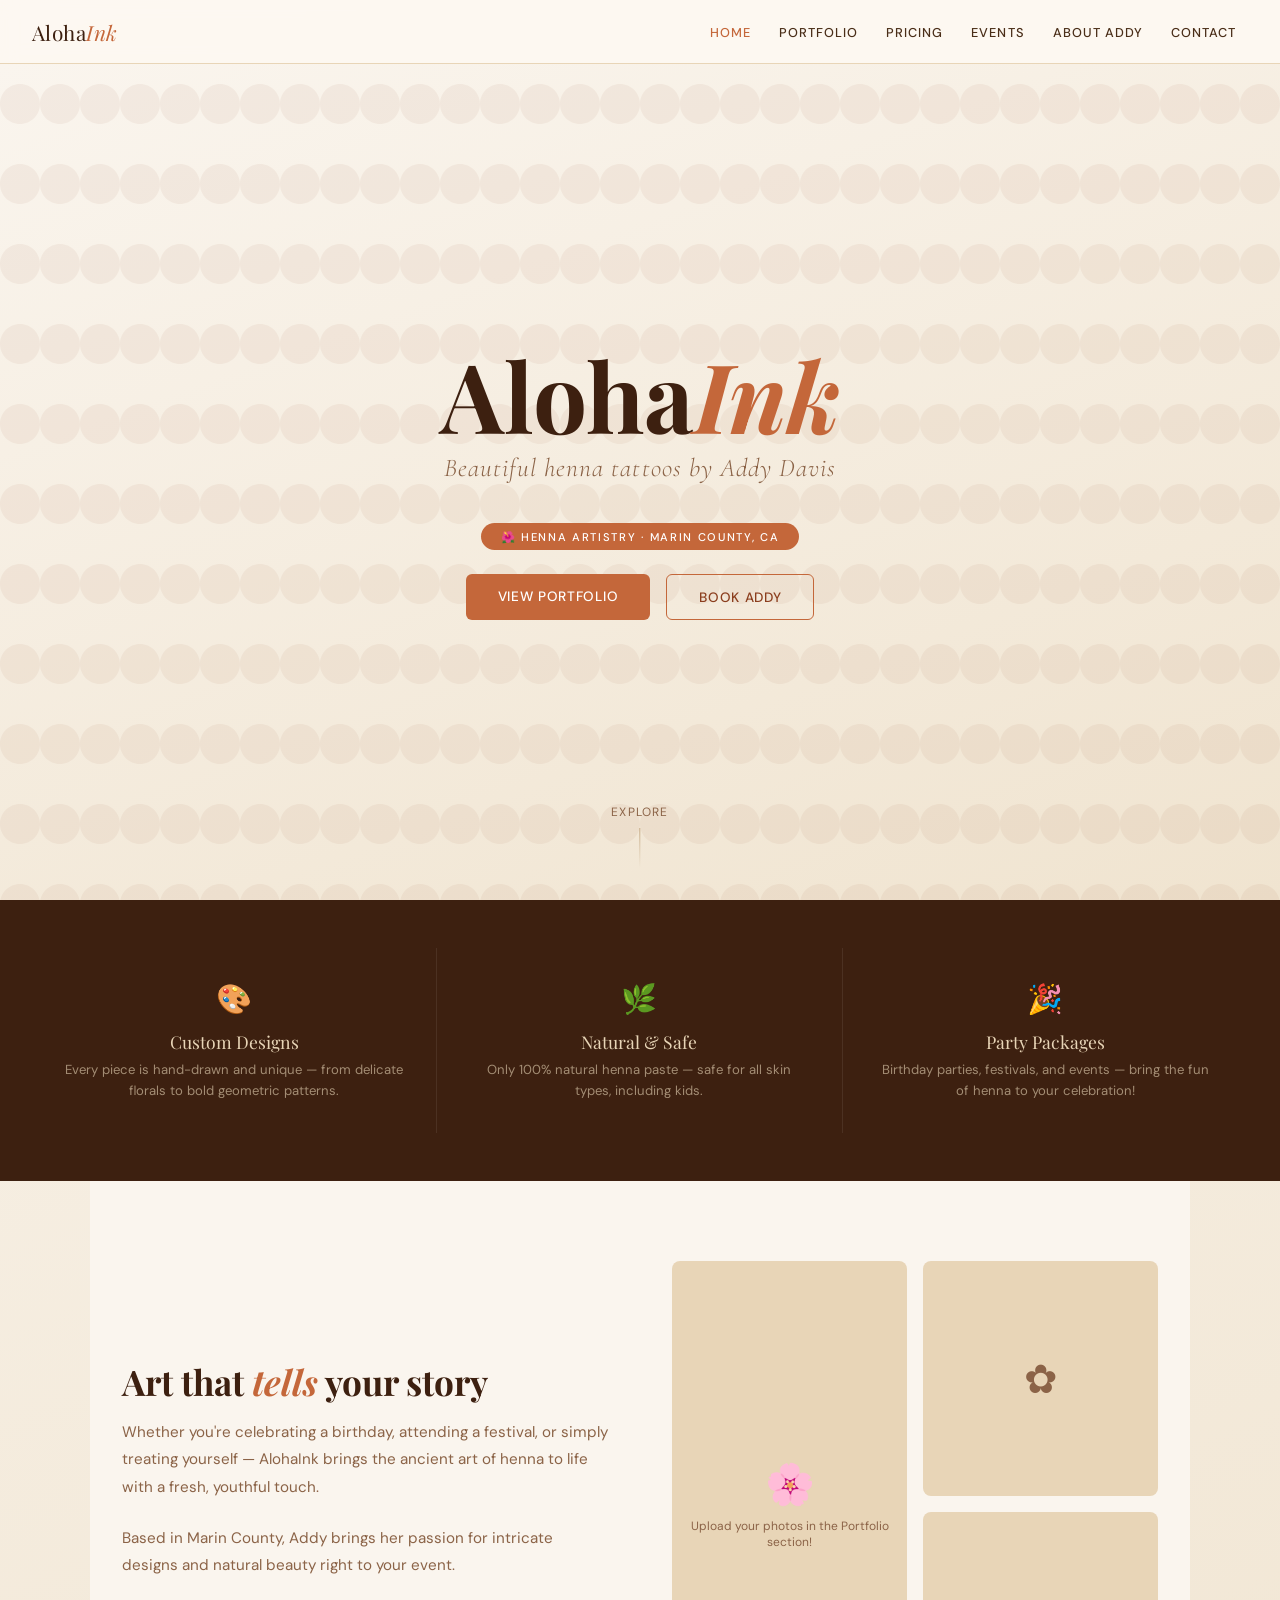
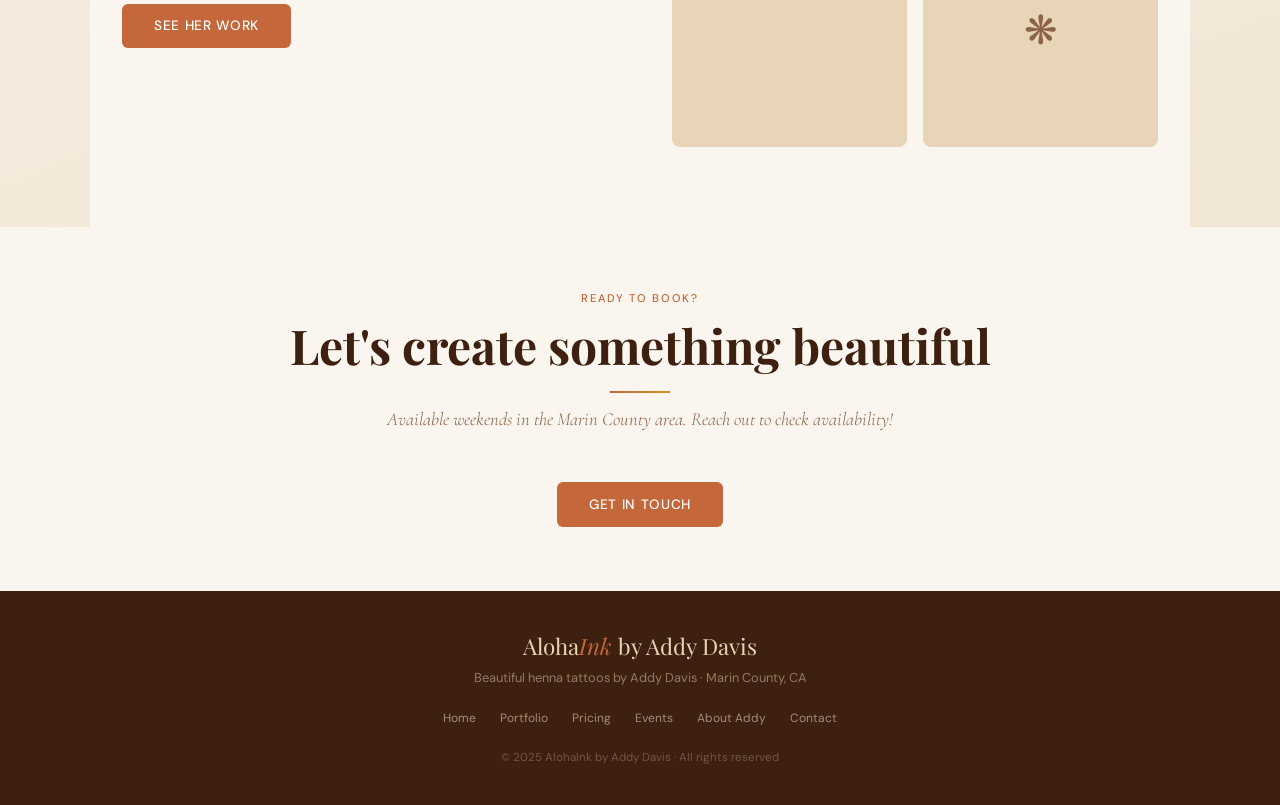
==== index.html @ afb145ca "Add files via upload" ====
<!DOCTYPE html>
<html lang="en">
<head>
<meta charset="UTF-8">
<meta name="viewport" content="width=device-width, initial-scale=1.0">
<title>AlohaInk by Addy Davis</title>
<link href="https://fonts.googleapis.com/css2?family=Playfair+Display:ital,wght@0,400;0,600;1,400&family=Cormorant+Garamond:ital,wght@0,300;0,400;1,300&family=DM+Sans:wght@300;400;500&display=swap" rel="stylesheet">
<style>
  :root {
    --terracotta: #C4673A;
    --terracotta-light: #E8956A;
    --terracotta-dark: #8B3E1E;
    --saffron: #D4922A;
    --cream: #FAF5EE;
    --warm-white: #FDF8F2;
    --sand: #E8D5B7;
    --sand-dark: #C4A882;
    --brown-deep: #3D2010;
    --brown-mid: #6B3A1F;
    --text-body: #4A2E18;
    --text-light: #8B6347;
    --henna-red: #8B2500;
  }
  * { margin: 0; padding: 0; box-sizing: border-box; }

  body {
    font-family: 'DM Sans', sans-serif;
    background: var(--warm-white);
    color: var(--text-body);
    overflow-x: hidden;
  }

  /* NAV */
  nav {
    position: fixed; top: 0; left: 0; right: 0; z-index: 1000;
    background: rgba(253, 248, 242, 0.95);
    backdrop-filter: blur(8px);
    border-bottom: 1px solid var(--sand);
    padding: 0 2rem;
    display: flex; align-items: center; justify-content: space-between;
    height: 64px;
  }
  .nav-logo {
    font-family: 'Playfair Display', serif;
    font-size: 1.3rem;
    color: var(--brown-deep);
    text-decoration: none;
    letter-spacing: 0.02em;
  }
  .nav-logo em { font-style: italic; color: var(--terracotta); }
  .nav-links { display: flex; gap: 0.25rem; list-style: none; }
  .nav-links a {
    font-size: 0.8rem; font-weight: 500; letter-spacing: 0.08em;
    text-transform: uppercase; color: var(--text-body); text-decoration: none;
    padding: 0.5rem 0.75rem; border-radius: 6px;
    transition: background 0.2s, color 0.2s;
  }
  .nav-links a:hover { background: var(--sand); color: var(--terracotta-dark); }
  .nav-links a.active { color: var(--terracotta); }
  .hamburger { display: none; flex-direction: column; gap: 5px; cursor: pointer; padding: 4px; }
  .hamburger span { display: block; width: 22px; height: 2px; background: var(--text-body); border-radius: 2px; transition: all 0.3s; }

  /* PAGES */
  .page { display: none; min-height: 100vh; padding-top: 64px; }
  .page.active { display: block; }

  /* HERO */
  #home {
    background: linear-gradient(160deg, var(--cream) 0%, #F0E4D0 100%);
    position: relative; overflow: hidden;
  }
  .hero-pattern {
    position: absolute; inset: 0; opacity: 0.06;
    background-image: url("data:image/svg+xml,%3Csvg width='80' height='80' viewBox='0 0 80 80' xmlns='http://www.w3.org/2000/svg'%3E%3Cg fill='none' fill-rule='evenodd'%3E%3Cg fill='%238B3E1E' fill-opacity='1'%3E%3Cpath d='M40 40c0-11.046 8.954-20 20-20s20 8.954 20 20-8.954 20-20 20-20-8.954-20-20zm-40 0c0-11.046 8.954-20 20-20S40 28.954 40 40 31.046 60 20 60 0 51.046 0 40z'/%3E%3C/g%3E%3C/g%3E%3C/svg%3E");
  }
  .hero-inner {
    position: relative; z-index: 1;
    min-height: calc(100vh - 64px);
    display: flex; flex-direction: column; align-items: center; justify-content: center;
    text-align: center; padding: 4rem 2rem;
  }
  .hero-badge {
    display: inline-block;
    background: var(--terracotta); color: #fff;
    font-size: 0.7rem; font-weight: 500; letter-spacing: 0.15em; text-transform: uppercase;
    padding: 0.4rem 1.2rem; border-radius: 100px; margin-bottom: 1.5rem;
  }
  .hero-title {
    font-family: 'Playfair Display', serif;
    font-size: clamp(3rem, 8vw, 6rem);
    line-height: 1.05;
    color: var(--brown-deep);
    margin-bottom: 0.5rem;
  }
  .hero-title em { color: var(--terracotta); font-style: italic; }
  .hero-subtitle {
    font-family: 'Cormorant Garamond', serif;
    font-size: clamp(1.1rem, 2.5vw, 1.6rem);
    font-weight: 300; font-style: italic;
    color: var(--text-light); margin-bottom: 2.5rem;
    letter-spacing: 0.04em;
  }
  .hero-cta {
    display: flex; gap: 1rem; flex-wrap: wrap; justify-content: center;
  }
  .btn-primary {
    background: var(--terracotta); color: #fff;
    border: none; padding: 0.85rem 2rem;
    font-family: 'DM Sans', sans-serif; font-size: 0.85rem; font-weight: 500;
    letter-spacing: 0.05em; text-transform: uppercase;
    border-radius: 6px; cursor: pointer; text-decoration: none;
    transition: background 0.2s, transform 0.1s;
    display: inline-block;
  }
  .btn-primary:hover { background: var(--terracotta-dark); transform: translateY(-1px); }
  .btn-secondary {
    background: transparent; color: var(--terracotta-dark);
    border: 1.5px solid var(--terracotta); padding: 0.85rem 2rem;
    font-family: 'DM Sans', sans-serif; font-size: 0.85rem; font-weight: 500;
    letter-spacing: 0.05em; text-transform: uppercase;
    border-radius: 6px; cursor: pointer; text-decoration: none;
    transition: all 0.2s; display: inline-block;
  }
  .btn-secondary:hover { background: var(--terracotta); color: #fff; }

  .hero-scroll-hint {
    position: absolute; bottom: 2rem; left: 50%; transform: translateX(-50%);
    font-size: 0.75rem; color: var(--text-light); letter-spacing: 0.1em; text-transform: uppercase;
    display: flex; flex-direction: column; align-items: center; gap: 0.5rem;
  }
  .scroll-arrow {
    width: 1px; height: 40px; background: linear-gradient(to bottom, var(--sand-dark), transparent);
    animation: scrollPulse 1.8s ease-in-out infinite;
  }
  @keyframes scrollPulse { 0%,100%{opacity:0.4;transform:scaleY(1)} 50%{opacity:1;transform:scaleY(1.15)} }

  /* SECTION COMMONS */
  .section { padding: 5rem 2rem; max-width: 1100px; margin: 0 auto; }
  .section-header { text-align: center; margin-bottom: 3rem; }
  .section-label {
    font-size: 0.7rem; font-weight: 500; letter-spacing: 0.15em; text-transform: uppercase;
    color: var(--terracotta); margin-bottom: 0.75rem; display: block;
  }
  .section-title {
    font-family: 'Playfair Display', serif;
    font-size: clamp(1.8rem, 4vw, 3rem); color: var(--brown-deep); line-height: 1.2;
  }
  .section-desc {
    font-family: 'Cormorant Garamond', serif;
    font-size: 1.15rem; font-style: italic; font-weight: 300;
    color: var(--text-light); margin-top: 0.75rem; line-height: 1.6;
  }
  .divider {
    width: 60px; height: 2px;
    background: linear-gradient(to right, var(--terracotta), var(--saffron));
    margin: 1rem auto 0;
  }

  /* HOME FEATURE STRIPS */
  .home-features {
    background: var(--brown-deep); padding: 3rem 2rem;
    display: grid; grid-template-columns: repeat(3, 1fr); gap: 0;
  }
  .feature-item {
    text-align: center; padding: 2rem;
    border-right: 1px solid rgba(255,255,255,0.08);
  }
  .feature-item:last-child { border-right: none; }
  .feature-icon { font-size: 1.8rem; margin-bottom: 0.75rem; display: block; }
  .feature-title { font-family: 'Playfair Display', serif; font-size: 1.1rem; color: var(--sand); margin-bottom: 0.4rem; }
  .feature-text { font-size: 0.82rem; color: rgba(232,213,183,0.6); line-height: 1.6; }

  /* HOME TEASER */
  .home-teaser {
    background: var(--cream);
    padding: 5rem 2rem;
    display: flex; align-items: center; gap: 4rem;
    max-width: 1100px; margin: 0 auto;
  }
  .teaser-text { flex: 1; }
  .teaser-text h2 {
    font-family: 'Playfair Display', serif; font-size: 2.2rem; color: var(--brown-deep);
    line-height: 1.2; margin-bottom: 1rem;
  }
  .teaser-text h2 em { color: var(--terracotta); font-style: italic; }
  .teaser-text p { color: var(--text-light); line-height: 1.8; margin-bottom: 1.5rem; font-size: 0.95rem; }
  .teaser-gallery { flex: 1; display: grid; grid-template-columns: 1fr 1fr; gap: 1rem; }
  .teaser-photo {
    aspect-ratio: 1; border-radius: 8px; overflow: hidden;
    background: var(--sand); display: flex; align-items: center; justify-content: center;
    position: relative;
  }
  .teaser-photo:first-child { grid-row: span 2; aspect-ratio: unset; }
  .photo-placeholder {
    display: flex; flex-direction: column; align-items: center; justify-content: center;
    text-align: center; padding: 1rem; gap: 0.5rem; height: 100%;
    color: var(--text-light); font-size: 0.75rem;
  }
  .photo-placeholder .henna-icon { font-size: 2.5rem; }
  .photo-placeholder img { width: 100%; height: 100%; object-fit: cover; }

  /* PORTFOLIO PAGE */
  #portfolio { background: var(--warm-white); }
  .portfolio-inner { max-width: 1100px; margin: 0 auto; padding: 4rem 2rem; }
  .portfolio-upload-area {
    border: 2px dashed var(--sand-dark); border-radius: 12px;
    padding: 2.5rem; text-align: center; margin-bottom: 3rem;
    background: var(--cream); cursor: pointer; transition: border-color 0.2s, background 0.2s;
  }
  .portfolio-upload-area:hover { border-color: var(--terracotta); background: #FAF0E6; }
  .portfolio-upload-area.dragover { border-color: var(--terracotta); background: #FAF0E6; }
  .upload-icon { font-size: 2.5rem; margin-bottom: 0.75rem; display: block; }
  .upload-title { font-family: 'Playfair Display', serif; font-size: 1.25rem; color: var(--brown-deep); margin-bottom: 0.4rem; }
  .upload-hint { font-size: 0.8rem; color: var(--text-light); margin-bottom: 1.25rem; }
  .upload-btn {
    background: var(--terracotta); color: #fff; border: none; padding: 0.7rem 1.5rem;
    border-radius: 6px; cursor: pointer; font-size: 0.85rem; font-weight: 500;
    font-family: 'DM Sans', sans-serif;
  }
  #photoInput { display: none; }
  .portfolio-grid {
    display: grid; grid-template-columns: repeat(auto-fill, minmax(240px, 1fr)); gap: 1rem;
  }
  .portfolio-item {
    position: relative; border-radius: 8px; overflow: hidden;
    aspect-ratio: 1; background: var(--sand); cursor: pointer;
    transition: transform 0.2s;
  }
  .portfolio-item:hover { transform: scale(1.02); }
  .portfolio-item img { width: 100%; height: 100%; object-fit: cover; }
  .portfolio-item-overlay {
    position: absolute; inset: 0;
    background: rgba(61,32,16,0.5); opacity: 0;
    display: flex; align-items: center; justify-content: center;
    transition: opacity 0.2s; font-size: 0.85rem; color: #fff;
    flex-direction: column; gap: 0.5rem;
  }
  .portfolio-item:hover .portfolio-item-overlay { opacity: 1; }
  .portfolio-delete {
    position: absolute; top: 8px; right: 8px;
    background: rgba(139, 37, 0, 0.8); border: none; color: #fff;
    width: 28px; height: 28px; border-radius: 50%; font-size: 0.85rem;
    cursor: pointer; display: flex; align-items: center; justify-content: center;
    opacity: 0; transition: opacity 0.2s;
  }
  .portfolio-item:hover .portfolio-delete { opacity: 1; }
  .portfolio-empty {
    grid-column: 1/-1; text-align: center; padding: 3rem;
    font-family: 'Cormorant Garamond', serif; font-size: 1.1rem; font-style: italic;
    color: var(--text-light);
  }

  /* MODAL */
  .modal-overlay {
    display: none; position: fixed; inset: 0;
    background: rgba(30,10,0,0.85); z-index: 9999;
    align-items: center; justify-content: center;
  }
  .modal-overlay.open { display: flex; }
  .modal-img { max-width: 90vw; max-height: 90vh; border-radius: 8px; object-fit: contain; }
  .modal-close {
    position: fixed; top: 1.5rem; right: 1.5rem;
    background: none; border: 1.5px solid rgba(255,255,255,0.4);
    color: #fff; width: 40px; height: 40px; border-radius: 50%;
    font-size: 1.2rem; cursor: pointer;
  }

  /* PRICING */
  #pricing { background: var(--cream); }
  .pricing-inner { max-width: 1100px; margin: 0 auto; padding: 4rem 2rem; }
  .pricing-grid {
    display: grid; grid-template-columns: repeat(auto-fit, minmax(260px, 1fr)); gap: 1.5rem;
    margin-top: 2.5rem;
  }
  .pricing-card {
    background: var(--warm-white); border: 1px solid var(--sand);
    border-radius: 12px; padding: 2rem; position: relative;
    transition: box-shadow 0.2s, transform 0.2s;
  }
  .pricing-card:hover { transform: translateY(-4px); box-shadow: 0 12px 32px rgba(61,32,16,0.12); }
  .pricing-card.featured {
    background: var(--brown-deep); border-color: var(--brown-deep);
    color: var(--sand);
  }
  .pricing-card.featured .pricing-name { color: var(--sand); }
  .pricing-card.featured .pricing-desc { color: rgba(232,213,183,0.7); }
  .pricing-card.featured .pricing-list li { color: rgba(232,213,183,0.85); }
  .pricing-card.featured .pricing-list li::before { color: var(--saffron); }
  .featured-badge {
    position: absolute; top: -12px; left: 50%; transform: translateX(-50%);
    background: var(--saffron); color: #fff;
    font-size: 0.65rem; font-weight: 500; letter-spacing: 0.12em; text-transform: uppercase;
    padding: 0.3rem 1rem; border-radius: 100px; white-space: nowrap;
  }
  .pricing-name {
    font-family: 'Playfair Display', serif; font-size: 1.3rem;
    color: var(--brown-deep); margin-bottom: 0.25rem;
  }
  .pricing-price {
    font-size: 2.5rem; font-weight: 300; color: var(--terracotta);
    line-height: 1; margin: 0.75rem 0 0.25rem;
  }
  .pricing-price span { font-size: 1rem; font-weight: 500; vertical-align: top; line-height: 2.5; }
  .pricing-unit { font-size: 0.78rem; color: var(--text-light); margin-bottom: 1.25rem; }
  .pricing-card.featured .pricing-unit { color: rgba(232,213,183,0.5); }
  .pricing-desc { font-size: 0.85rem; color: var(--text-light); margin-bottom: 1.25rem; line-height: 1.5; }
  .pricing-list { list-style: none; }
  .pricing-list li {
    font-size: 0.83rem; color: var(--text-body); padding: 0.35rem 0;
    border-bottom: 1px solid var(--sand); display: flex; align-items: flex-start; gap: 0.5rem;
  }
  .pricing-card.featured .pricing-list li { border-bottom-color: rgba(232,213,183,0.15); }
  .pricing-list li::before { content: "✦"; color: var(--terracotta); font-size: 0.6rem; margin-top: 3px; flex-shrink: 0; }
  .pricing-cta { margin-top: 1.5rem; display: block; text-align: center; }

  .pricing-note {
    margin-top: 2rem; padding: 1.25rem 1.5rem;
    background: var(--warm-white); border-left: 3px solid var(--saffron);
    border-radius: 0 8px 8px 0; font-size: 0.83rem; color: var(--text-light); line-height: 1.6;
  }

  /* EVENTS */
  #events { background: var(--warm-white); }
  .events-inner { max-width: 1100px; margin: 0 auto; padding: 4rem 2rem; }
  .events-grid {
    display: grid; grid-template-columns: repeat(auto-fit, minmax(300px, 1fr)); gap: 2rem; margin-top: 2.5rem;
  }
  .event-card {
    border-radius: 12px; overflow: hidden;
    border: 1px solid var(--sand); background: var(--warm-white);
    transition: transform 0.2s, box-shadow 0.2s;
  }
  .event-card:hover { transform: translateY(-4px); box-shadow: 0 12px 32px rgba(61,32,16,0.1); }
  .event-header {
    height: 140px; display: flex; align-items: center; justify-content: center;
    position: relative; overflow: hidden;
  }
  .event-header.birthday { background: linear-gradient(135deg, #D4922A, #C4673A); }
  .event-header.wedding { background: linear-gradient(135deg, #8B3E1E, #6B2C12); }
  .event-header.festival { background: linear-gradient(135deg, #C4673A, #8B3E1E); }
  .event-header.corporate { background: linear-gradient(135deg, #3D2010, #6B3A1F); }
  .event-header-icon { font-size: 3.5rem; position: relative; z-index: 1; }
  .event-header-pattern {
    position: absolute; inset: 0; opacity: 0.1;
    background-image: radial-gradient(circle, #fff 1px, transparent 1px); background-size: 20px 20px;
  }
  .event-body { padding: 1.5rem; }
  .event-name {
    font-family: 'Playfair Display', serif; font-size: 1.25rem;
    color: var(--brown-deep); margin-bottom: 0.35rem;
  }
  .event-tagline {
    font-family: 'Cormorant Garamond', serif; font-style: italic; font-weight: 300;
    font-size: 1rem; color: var(--text-light); margin-bottom: 1rem;
  }
  .event-includes { list-style: none; }
  .event-includes li {
    font-size: 0.82rem; color: var(--text-body); padding: 0.3rem 0;
    display: flex; align-items: flex-start; gap: 0.5rem;
  }
  .event-includes li::before { content: "◆"; color: var(--terracotta); font-size: 0.55rem; margin-top: 4px; }
  .event-price {
    margin-top: 1.25rem; padding-top: 1rem; border-top: 1px solid var(--sand);
    display: flex; align-items: baseline; justify-content: space-between;
  }
  .event-price-val { font-size: 1.5rem; color: var(--terracotta); font-weight: 300; }
  .event-price-label { font-size: 0.75rem; color: var(--text-light); }

  /* ABOUT */
  #about { background: var(--cream); }
  .about-inner { max-width: 1100px; margin: 0 auto; padding: 4rem 2rem; }
  .about-layout { display: grid; grid-template-columns: 1fr 1.6fr; gap: 4rem; align-items: start; }
  .about-photo-wrap { position: relative; }
  .about-photo {
    width: 100%; aspect-ratio: 3/4; background: var(--sand); border-radius: 12px;
    display: flex; flex-direction: column; align-items: center; justify-content: center;
    font-size: 5rem; position: relative; overflow: hidden;
  }
  .about-photo-label {
    font-size: 0.75rem; color: var(--text-light); margin-top: 0.75rem; font-style: italic;
  }
  .about-accent {
    position: absolute; bottom: -1rem; right: -1rem;
    background: var(--terracotta); color: #fff;
    padding: 1rem 1.25rem; border-radius: 10px; text-align: center;
  }
  .about-accent-num { font-family: 'Playfair Display', serif; font-size: 2rem; display: block; }
  .about-accent-label { font-size: 0.7rem; letter-spacing: 0.1em; text-transform: uppercase; opacity: 0.85; }
  .about-content h2 {
    font-family: 'Playfair Display', serif; font-size: 2.5rem;
    color: var(--brown-deep); line-height: 1.15; margin-bottom: 0.5rem;
  }
  .about-content h2 em { color: var(--terracotta); font-style: italic; }
  .about-content .lead {
    font-family: 'Cormorant Garamond', serif; font-size: 1.2rem; font-style: italic;
    font-weight: 300; color: var(--text-light); margin-bottom: 1.5rem; line-height: 1.6;
  }
  .about-content p {
    font-size: 0.9rem; color: var(--text-body); line-height: 1.8; margin-bottom: 1rem;
  }
  .about-facts {
    display: grid; grid-template-columns: 1fr 1fr; gap: 1rem; margin-top: 1.5rem;
  }
  .fact-chip {
    background: var(--warm-white); border: 1px solid var(--sand);
    border-radius: 8px; padding: 1rem;
  }
  .fact-chip-label { font-size: 0.65rem; text-transform: uppercase; letter-spacing: 0.1em; color: var(--text-light); margin-bottom: 0.25rem; }
  .fact-chip-val { font-family: 'Playfair Display', serif; font-size: 1rem; color: var(--brown-deep); }

  /* CONTACT */
  #contact { background: var(--warm-white); }
  .contact-inner { max-width: 900px; margin: 0 auto; padding: 4rem 2rem; }
  .contact-layout { display: grid; grid-template-columns: 1fr 1.4fr; gap: 3rem; margin-top: 2rem; }
  .contact-info h3 {
    font-family: 'Playfair Display', serif; font-size: 1.4rem; color: var(--brown-deep); margin-bottom: 1rem;
  }
  .contact-info p { font-size: 0.87rem; color: var(--text-light); line-height: 1.7; margin-bottom: 1.5rem; }
  .contact-detail { display: flex; align-items: center; gap: 0.75rem; margin-bottom: 1rem; }
  .contact-detail-icon {
    width: 36px; height: 36px; border-radius: 8px;
    background: var(--sand); display: flex; align-items: center; justify-content: center;
    font-size: 1rem; flex-shrink: 0;
  }
  .contact-detail-text { font-size: 0.85rem; color: var(--text-body); }
  .contact-detail-text span { display: block; font-size: 0.72rem; color: var(--text-light); }
  .contact-social { display: flex; gap: 0.75rem; margin-top: 1.5rem; }
  .social-btn {
    background: var(--brown-deep); color: var(--sand);
    padding: 0.5rem 1rem; border-radius: 6px;
    font-size: 0.75rem; font-weight: 500; text-decoration: none;
    letter-spacing: 0.05em; text-transform: uppercase;
    transition: background 0.2s;
  }
  .social-btn:hover { background: var(--terracotta); }

  /* FORM */
  .contact-form { display: flex; flex-direction: column; gap: 1rem; }
  .form-group { display: flex; flex-direction: column; gap: 0.35rem; }
  .form-group label { font-size: 0.72rem; font-weight: 500; letter-spacing: 0.08em; text-transform: uppercase; color: var(--text-light); }
  .form-group input,
  .form-group select,
  .form-group textarea {
    background: var(--cream); border: 1px solid var(--sand);
    border-radius: 7px; padding: 0.7rem 0.9rem;
    font-family: 'DM Sans', sans-serif; font-size: 0.88rem; color: var(--text-body);
    outline: none; transition: border-color 0.2s;
  }
  .form-group input:focus,
  .form-group select:focus,
  .form-group textarea:focus { border-color: var(--terracotta); }
  .form-group textarea { resize: vertical; min-height: 100px; }
  .form-row { display: grid; grid-template-columns: 1fr 1fr; gap: 1rem; }
  .form-success {
    display: none; background: #F0F9EC; border: 1px solid #9DD88C; border-radius: 8px;
    padding: 1rem 1.25rem; font-size: 0.85rem; color: #2A6B1A; text-align: center;
  }

  /* FOOTER */
  footer {
    background: var(--brown-deep); color: var(--sand);
    padding: 2.5rem 2rem; text-align: center;
  }
  .footer-logo {
    font-family: 'Playfair Display', serif; font-size: 1.4rem;
    color: var(--sand); margin-bottom: 0.5rem;
  }
  .footer-logo em { color: var(--terracotta); font-style: italic; }
  .footer-tagline { font-size: 0.8rem; color: rgba(232,213,183,0.5); margin-bottom: 1.5rem; }
  .footer-links { display: flex; gap: 1.5rem; justify-content: center; flex-wrap: wrap; margin-bottom: 1.5rem; }
  .footer-links a { font-size: 0.75rem; color: rgba(232,213,183,0.6); text-decoration: none; transition: color 0.2s; }
  .footer-links a:hover { color: var(--sand); }
  .footer-copy { font-size: 0.72rem; color: rgba(232,213,183,0.3); }

  /* MOBILE */
  @media (max-width: 768px) {
    .nav-links { display: none; flex-direction: column; position: fixed; top: 64px; left: 0; right: 0; background: var(--warm-white); padding: 1rem 1.5rem; border-bottom: 1px solid var(--sand); gap: 0.25rem; }
    .nav-links.open { display: flex; }
    .hamburger { display: flex; }
    .home-features { grid-template-columns: 1fr; }
    .feature-item { border-right: none; border-bottom: 1px solid rgba(255,255,255,0.08); }
    .home-teaser { flex-direction: column; gap: 2rem; }
    .teaser-gallery { grid-template-columns: repeat(3, 1fr); }
    .teaser-photo:first-child { grid-row: span 1; aspect-ratio: 1; }
    .about-layout { grid-template-columns: 1fr; }
    .contact-layout { grid-template-columns: 1fr; }
    .form-row { grid-template-columns: 1fr; }
    .pricing-grid { grid-template-columns: 1fr; }
    .events-grid { grid-template-columns: 1fr; }
  }

  /* PORTFOLIO TIERS */
  .tier-section { margin-bottom: 3.5rem; }
  .tier-header {
    display: flex; align-items: center; gap: 1rem; margin-bottom: 1.25rem;
    padding-bottom: 0.75rem; border-bottom: 2px solid var(--sand);
  }
  .tier-badge {
    background: var(--terracotta); color: #fff;
    font-size: 1.1rem; font-weight: 300; font-family: 'Playfair Display', serif;
    padding: 0.35rem 1rem; border-radius: 100px; white-space: nowrap;
  }
  .tier-badge.t2 { background: var(--brown-mid); }
  .tier-badge.t3 { background: var(--brown-deep); }
  .tier-badge.custom { background: linear-gradient(135deg, var(--terracotta-dark), var(--saffron)); }
  .tier-title { font-family: 'Playfair Display', serif; font-size: 1.2rem; color: var(--brown-deep); }
  .tier-desc { font-size: 0.8rem; color: var(--text-light); margin-top: 0.1rem; font-style: italic; }
  .tier-grid {
    display: grid; grid-template-columns: repeat(auto-fill, minmax(160px, 1fr)); gap: 1rem;
  }
  .tier-item {
    background: var(--cream); border: 1px solid var(--sand); border-radius: 10px;
    overflow: hidden; text-align: center;
    transition: transform 0.2s, box-shadow 0.2s;
  }
  .tier-item:hover { transform: translateY(-3px); box-shadow: 0 8px 24px rgba(61,32,16,0.1); }
  .tier-item svg { width: 100%; height: 130px; display: block; }
  .tier-item-label {
    font-size: 0.75rem; color: var(--text-light); padding: 0.5rem 0.5rem 0.75rem;
    font-style: italic; font-family: 'Cormorant Garamond', serif; font-size: 0.95rem;
  }
  .tier-divider { margin: 2.5rem 0; border: none; border-top: 1px dashed var(--sand-dark); }

  /* ABOUT PAGE PHOTO GALLERY */
  .about-photo-grid {
    display: grid; grid-template-columns: 1fr 1fr; gap: 0.75rem;
  }
  .about-photo-grid .main-photo {
    grid-column: span 2; border-radius: 12px; overflow: hidden;
    aspect-ratio: 4/3; 
  }
  .about-photo-grid .sub-photo {
    border-radius: 10px; overflow: hidden; aspect-ratio: 1;
  }
  .about-photo-grid img {
    width: 100%; height: 100%; object-fit: cover; display: block;
  }
</style>
</head>
<body>

<nav>
  <a class="nav-logo" href="#" onclick="showPage('home')">Aloha<em>Ink</em></a>
  <ul class="nav-links" id="navLinks">
    <li><a href="#" onclick="showPage('home')" class="active" data-page="home">Home</a></li>
    <li><a href="#" onclick="showPage('portfolio')" data-page="portfolio">Portfolio</a></li>
    <li><a href="#" onclick="showPage('pricing')" data-page="pricing">Pricing</a></li>
    <li><a href="#" onclick="showPage('events')" data-page="events">Events</a></li>
    <li><a href="#" onclick="showPage('about')" data-page="about">About Addy</a></li>
    <li><a href="#" onclick="showPage('contact')" data-page="contact">Contact</a></li>
  </ul>
  <div class="hamburger" id="hamburger" onclick="toggleMenu()">
    <span></span><span></span><span></span>
  </div>
</nav>

<!-- HOME -->
<div id="home" class="page active">
  <div style="background: linear-gradient(160deg, var(--cream) 0%, #F0E4D0 100%); position: relative; overflow: hidden;">
    <div class="hero-pattern"></div>
    <div class="hero-inner">
      <h1 class="hero-title">Aloha<em>Ink</em></h1>
      <p class="hero-subtitle">Beautiful henna tattoos by Addy Davis</p>
      <div class="hero-badge">🌺 Henna Artistry · Marin County, CA</div>
      <div class="hero-cta">
        <a href="#" class="btn-primary" onclick="showPage('portfolio')">View Portfolio</a>
        <a href="#" class="btn-secondary" onclick="showPage('contact')">Book Addy</a>
      </div>
      <div class="hero-scroll-hint">
        <span>Explore</span>
        <div class="scroll-arrow"></div>
      </div>
    </div>
  </div>

  <div class="home-features">
    <div class="feature-item">
      <span class="feature-icon">🎨</span>
      <div class="feature-title">Custom Designs</div>
      <p class="feature-text">Every piece is hand-drawn and unique — from delicate florals to bold geometric patterns.</p>
    </div>
    <div class="feature-item">
      <span class="feature-icon">🌿</span>
      <div class="feature-title">Natural & Safe</div>
      <p class="feature-text">Only 100% natural henna paste — safe for all skin types, including kids.</p>
    </div>
    <div class="feature-item">
      <span class="feature-icon">🎉</span>
      <div class="feature-title">Party Packages</div>
      <p class="feature-text">Birthday parties, festivals, and events — bring the fun of henna to your celebration!</p>
    </div>
  </div>

  <div class="home-teaser">
    <div class="teaser-text">
      <h2>Art that <em>tells</em> your story</h2>
      <p>Whether you're celebrating a birthday, attending a festival, or simply treating yourself — AlohaInk brings the ancient art of henna to life with a fresh, youthful touch.</p>
      <p>Based in Marin County, Addy brings her passion for intricate designs and natural beauty right to your event.</p>
      <a href="#" class="btn-primary" onclick="showPage('portfolio')">See Her Work</a>
    </div>
    <div class="teaser-gallery">
      <div class="teaser-photo">
        <div class="photo-placeholder">
          <span class="henna-icon">🌸</span>
          <span>Upload your photos in the Portfolio section!</span>
        </div>
      </div>
      <div class="teaser-photo">
        <div class="photo-placeholder"><span class="henna-icon">✿</span></div>
      </div>
      <div class="teaser-photo">
        <div class="photo-placeholder"><span class="henna-icon">❋</span></div>
      </div>
    </div>
  </div>

  <div style="background: var(--cream); padding: 4rem 2rem; text-align: center;">
    <div class="section-header">
      <span class="section-label">Ready to book?</span>
      <h2 class="section-title">Let's create something beautiful</h2>
      <div class="divider"></div>
      <p class="section-desc">Available weekends in the Marin County area. Reach out to check availability!</p>
    </div>
    <a href="#" class="btn-primary" onclick="showPage('contact')">Get in Touch</a>
  </div>
</div>

<!-- PORTFOLIO -->
<div id="portfolio" class="page">
  <div class="portfolio-inner">
    <div class="section-header">
      <span class="section-label">My Work</span>
      <h2 class="section-title">Henna Portfolio</h2>
      <div class="divider"></div>
      <p class="section-desc">Each design is hand-crafted — no two are ever the same.</p>
    </div>


    <!-- PRICING TIERS -->
    <div class="tier-section">
      <div class="tier-header">
        <div class="tier-badge">$5</div>
        <div>
          <div class="tier-title">Basic Designs</div>
          <div class="tier-desc">Simple, small symbols — perfect for a first henna or quick add-on</div>
        </div>
      </div>
      <div class="tier-grid">
        <div class="tier-item">
          <svg viewBox="0 0 160 130" xmlns="http://www.w3.org/2000/svg">
            <rect width="160" height="130" fill="#FAF5EE"/>
            <!-- Sun -->
            <circle cx="80" cy="65" r="20" fill="none" stroke="#C4673A" stroke-width="2.5"/>
            <circle cx="80" cy="65" r="8" fill="#C4673A"/>
            <line x1="80" y1="30" x2="80" y2="20" stroke="#C4673A" stroke-width="2.5" stroke-linecap="round"/>
            <line x1="80" y1="100" x2="80" y2="110" stroke="#C4673A" stroke-width="2.5" stroke-linecap="round"/>
            <line x1="45" y1="65" x2="35" y2="65" stroke="#C4673A" stroke-width="2.5" stroke-linecap="round"/>
            <line x1="115" y1="65" x2="125" y2="65" stroke="#C4673A" stroke-width="2.5" stroke-linecap="round"/>
            <line x1="55.1" y1="40.1" x2="48.0" y2="33.0" stroke="#C4673A" stroke-width="2.5" stroke-linecap="round"/>
            <line x1="104.9" y1="89.9" x2="112.0" y2="97.0" stroke="#C4673A" stroke-width="2.5" stroke-linecap="round"/>
            <line x1="104.9" y1="40.1" x2="112.0" y2="33.0" stroke="#C4673A" stroke-width="2.5" stroke-linecap="round"/>
            <line x1="55.1" y1="89.9" x2="48.0" y2="97.0" stroke="#C4673A" stroke-width="2.5" stroke-linecap="round"/>
          </svg>
          <div class="tier-item-label">Sun</div>
        </div>
        <div class="tier-item">
          <svg viewBox="0 0 160 130" xmlns="http://www.w3.org/2000/svg">
            <rect width="160" height="130" fill="#FAF5EE"/>
            <!-- Crescent Moon -->
            <path d="M90,35 A35,35 0 1,0 90,95 A22,22 0 1,1 90,35 Z" fill="#C4673A"/>
            <!-- Stars -->
            <polygon points="115,30 117,36 123,36 118,40 120,46 115,42 110,46 112,40 107,36 113,36" fill="#D4922A" transform="scale(0.55) translate(95,28)"/>
            <polygon points="115,30 117,36 123,36 118,40 120,46 115,42 110,46 112,40 107,36 113,36" fill="#D4922A" transform="scale(0.4) translate(205,120)"/>
          </svg>
          <div class="tier-item-label">Moon</div>
        </div>
        <div class="tier-item">
          <svg viewBox="0 0 160 130" xmlns="http://www.w3.org/2000/svg">
            <rect width="160" height="130" fill="#FAF5EE"/>
            <!-- Simple heart -->
            <path d="M80,95 C40,70 30,45 50,35 C62,29 72,35 80,48 C88,35 98,29 110,35 C130,45 120,70 80,95 Z" fill="#C4673A"/>
          </svg>
          <div class="tier-item-label">Heart</div>
        </div>
        <div class="tier-item">
          <svg viewBox="0 0 160 130" xmlns="http://www.w3.org/2000/svg">
            <rect width="160" height="130" fill="#FAF5EE"/>
            <!-- Simple flower -->
            <ellipse cx="80" cy="45" rx="9" ry="16" fill="#C4673A" opacity="0.85"/>
            <ellipse cx="80" cy="85" rx="9" ry="16" fill="#C4673A" opacity="0.85"/>
            <ellipse cx="45" cy="65" rx="16" ry="9" fill="#C4673A" opacity="0.85"/>
            <ellipse cx="115" cy="65" rx="16" ry="9" fill="#C4673A" opacity="0.85"/>
            <ellipse cx="55.4" cy="45.4" rx="9" ry="16" fill="#C4673A" opacity="0.7" transform="rotate(45,55.4,45.4)"/>
            <ellipse cx="104.6" cy="45.4" rx="9" ry="16" fill="#C4673A" opacity="0.7" transform="rotate(-45,104.6,45.4)"/>
            <ellipse cx="55.4" cy="84.6" rx="9" ry="16" fill="#C4673A" opacity="0.7" transform="rotate(-45,55.4,84.6)"/>
            <ellipse cx="104.6" cy="84.6" rx="9" ry="16" fill="#C4673A" opacity="0.7" transform="rotate(45,104.6,84.6)"/>
            <circle cx="80" cy="65" r="12" fill="#D4922A"/>
            <circle cx="80" cy="65" r="5" fill="#8B3E1E"/>
          </svg>
          <div class="tier-item-label">Simple Flower</div>
        </div>
        <div class="tier-item">
          <svg viewBox="0 0 160 130" xmlns="http://www.w3.org/2000/svg">
            <rect width="160" height="130" fill="#FAF5EE"/>
            <!-- Lightning bolt -->
            <polygon points="90,20 65,68 82,68 70,110 105,55 86,55" fill="#C4673A"/>
          </svg>
          <div class="tier-item-label">Lightning Bolt</div>
        </div>
      </div>
    </div>

    <hr class="tier-divider">

    <div class="tier-section">
      <div class="tier-header">
        <div class="tier-badge t2">$10</div>
        <div>
          <div class="tier-title">Mid-Level Designs</div>
          <div class="tier-desc">Slightly larger with more detail — flowing lines and natural shapes</div>
        </div>
      </div>
      <div class="tier-grid">
        <div class="tier-item">
          <svg viewBox="0 0 160 130" xmlns="http://www.w3.org/2000/svg">
            <rect width="160" height="130" fill="#FAF5EE"/>
            <!-- Palm tree -->
            <rect x="77" y="55" width="6" height="60" rx="3" fill="#8B3E1E"/>
            <!-- Trunk curve -->
            <path d="M80,115 Q95,90 85,60" fill="none" stroke="#8B3E1E" stroke-width="5" stroke-linecap="round"/>
            <!-- Fronds -->
            <path d="M82,58 Q60,40 40,48" fill="none" stroke="#C4673A" stroke-width="3" stroke-linecap="round"/>
            <path d="M82,58 Q65,30 75,15" fill="none" stroke="#C4673A" stroke-width="3" stroke-linecap="round"/>
            <path d="M82,58 Q100,30 115,20" fill="none" stroke="#C4673A" stroke-width="3" stroke-linecap="round"/>
            <path d="M82,58 Q108,42 128,48" fill="none" stroke="#C4673A" stroke-width="3" stroke-linecap="round"/>
            <path d="M82,58 Q95,55 118,60" fill="none" stroke="#C4673A" stroke-width="3" stroke-linecap="round"/>
            <!-- Leaflets -->
            <path d="M60,43 Q52,38 48,44" fill="none" stroke="#D4922A" stroke-width="1.5" stroke-linecap="round"/>
            <path d="M72,32 Q68,24 72,20" fill="none" stroke="#D4922A" stroke-width="1.5" stroke-linecap="round"/>
            <path d="M100,32 Q104,24 108,22" fill="none" stroke="#D4922A" stroke-width="1.5" stroke-linecap="round"/>
            <path d="M112,44 Q118,40 122,46" fill="none" stroke="#D4922A" stroke-width="1.5" stroke-linecap="round"/>
            <!-- Coconuts -->
            <circle cx="83" cy="60" r="4" fill="#8B3E1E"/>
            <circle cx="88" cy="64" r="4" fill="#8B3E1E"/>
          </svg>
          <div class="tier-item-label">Palm Tree</div>
        </div>
        <div class="tier-item">
          <svg viewBox="0 0 160 130" xmlns="http://www.w3.org/2000/svg">
            <rect width="160" height="130" fill="#FAF5EE"/>
            <!-- Butterfly -->
            <!-- Left upper wing -->
            <path d="M80,65 C60,45 30,38 32,58 C34,72 60,72 80,65 Z" fill="#C4673A" opacity="0.9"/>
            <!-- Left lower wing -->
            <path d="M80,65 C58,72 38,80 42,92 C46,102 65,95 80,65 Z" fill="#C4673A" opacity="0.7"/>
            <!-- Right upper wing -->
            <path d="M80,65 C100,45 130,38 128,58 C126,72 100,72 80,65 Z" fill="#C4673A" opacity="0.9"/>
            <!-- Right lower wing -->
            <path d="M80,65 C102,72 122,80 118,92 C114,102 95,95 80,65 Z" fill="#C4673A" opacity="0.7"/>
            <!-- Body -->
            <ellipse cx="80" cy="65" rx="3" ry="18" fill="#8B3E1E"/>
            <!-- Antennae -->
            <path d="M79,47 Q70,32 65,28" fill="none" stroke="#8B3E1E" stroke-width="1.5" stroke-linecap="round"/>
            <path d="M81,47 Q90,32 95,28" fill="none" stroke="#8B3E1E" stroke-width="1.5" stroke-linecap="round"/>
            <circle cx="65" cy="27" r="2.5" fill="#D4922A"/>
            <circle cx="95" cy="27" r="2.5" fill="#D4922A"/>
            <!-- Wing details -->
            <circle cx="62" cy="57" r="6" fill="#FAF5EE" opacity="0.5"/>
            <circle cx="98" cy="57" r="6" fill="#FAF5EE" opacity="0.5"/>
          </svg>
          <div class="tier-item-label">Butterfly</div>
        </div>
        <div class="tier-item">
          <svg viewBox="0 0 160 130" xmlns="http://www.w3.org/2000/svg">
            <rect width="160" height="130" fill="#FAF5EE"/>
            <!-- Wave / Ocean -->
            <path d="M20,55 Q35,38 50,55 Q65,72 80,55 Q95,38 110,55 Q125,72 140,55" fill="none" stroke="#C4673A" stroke-width="3" stroke-linecap="round"/>
            <path d="M20,70 Q35,53 50,70 Q65,87 80,70 Q95,53 110,70 Q125,87 140,70" fill="none" stroke="#C4673A" stroke-width="2.5" stroke-linecap="round" opacity="0.7"/>
            <path d="M20,83 Q35,66 50,83 Q65,100 80,83 Q95,66 110,83 Q125,100 140,83" fill="none" stroke="#C4673A" stroke-width="2" stroke-linecap="round" opacity="0.4"/>
            <!-- Sun above -->
            <circle cx="80" cy="28" r="10" fill="none" stroke="#D4922A" stroke-width="2"/>
            <circle cx="80" cy="28" r="4" fill="#D4922A"/>
            <line x1="80" y1="12" x2="80" y2="8" stroke="#D4922A" stroke-width="2" stroke-linecap="round"/>
            <line x1="67" y1="18" x2="64" y2="15" stroke="#D4922A" stroke-width="2" stroke-linecap="round"/>
            <line x1="93" y1="18" x2="96" y2="15" stroke="#D4922A" stroke-width="2" stroke-linecap="round"/>
          </svg>
          <div class="tier-item-label">Ocean Waves</div>
        </div>
        <div class="tier-item">
          <svg viewBox="0 0 160 130" xmlns="http://www.w3.org/2000/svg">
            <rect width="160" height="130" fill="#FAF5EE"/>
            <!-- Lotus flower -->
            <!-- Center petals -->
            <path d="M80,90 C70,75 68,55 80,45 C92,55 90,75 80,90 Z" fill="#C4673A" opacity="0.9"/>
            <!-- Side petals -->
            <path d="M80,88 C62,80 48,62 55,48 C66,48 76,68 80,88 Z" fill="#C4673A" opacity="0.75"/>
            <path d="M80,88 C98,80 112,62 105,48 C94,48 84,68 80,88 Z" fill="#C4673A" opacity="0.75"/>
            <!-- Outer petals -->
            <path d="M80,88 C50,82 35,60 42,44 C54,40 70,62 80,88 Z" fill="#C4673A" opacity="0.5"/>
            <path d="M80,88 C110,82 125,60 118,44 C106,40 90,62 80,88 Z" fill="#C4673A" opacity="0.5"/>
            <!-- Leaves -->
            <path d="M80,95 Q55,105 40,100" fill="none" stroke="#8B3E1E" stroke-width="2.5" stroke-linecap="round"/>
            <path d="M80,95 Q105,105 120,100" fill="none" stroke="#8B3E1E" stroke-width="2.5" stroke-linecap="round"/>
            <!-- Center -->
            <circle cx="80" cy="72" r="7" fill="#D4922A"/>
            <circle cx="80" cy="72" r="3" fill="#8B3E1E"/>
          </svg>
          <div class="tier-item-label">Lotus Flower</div>
        </div>
        <div class="tier-item">
          <svg viewBox="0 0 160 130" xmlns="http://www.w3.org/2000/svg">
            <rect width="160" height="130" fill="#FAF5EE"/>
            <!-- Feather -->
            <path d="M80,115 Q55,85 50,55 Q50,30 75,20" fill="none" stroke="#8B3E1E" stroke-width="2" stroke-linecap="round"/>
            <!-- Barbs left -->
            <path d="M72,38 Q58,32 52,36" fill="none" stroke="#C4673A" stroke-width="1.5" stroke-linecap="round"/>
            <path d="M68,50 Q52,44 46,50" fill="none" stroke="#C4673A" stroke-width="1.5" stroke-linecap="round"/>
            <path d="M65,62 Q50,58 45,64" fill="none" stroke="#C4673A" stroke-width="1.5" stroke-linecap="round"/>
            <path d="M63,74 Q50,72 47,78" fill="none" stroke="#C4673A" stroke-width="1.5" stroke-linecap="round"/>
            <path d="M63,86 Q52,86 50,92" fill="none" stroke="#C4673A" stroke-width="1.5" stroke-linecap="round"/>
            <!-- Barbs right -->
            <path d="M76,30 Q85,22 90,24" fill="none" stroke="#C4673A" stroke-width="1.5" stroke-linecap="round"/>
            <path d="M74,42 Q86,36 92,40" fill="none" stroke="#C4673A" stroke-width="1.5" stroke-linecap="round"/>
            <path d="M71,54 Q82,50 88,56" fill="none" stroke="#C4673A" stroke-width="1.5" stroke-linecap="round"/>
            <path d="M69,66 Q78,64 83,70" fill="none" stroke="#C4673A" stroke-width="1.5" stroke-linecap="round"/>
            <path d="M68,78 Q75,78 79,84" fill="none" stroke="#C4673A" stroke-width="1.5" stroke-linecap="round"/>
          </svg>
          <div class="tier-item-label">Feather</div>
        </div>
      </div>
    </div>

    <hr class="tier-divider">

    <div class="tier-section">
      <div class="tier-header">
        <div class="tier-badge t3">$15</div>
        <div>
          <div class="tier-title">Detailed Designs</div>
          <div class="tier-desc">Large, intricate pieces with fine detail — real showstoppers</div>
        </div>
      </div>
      <div class="tier-grid">
        <div class="tier-item">
          <svg viewBox="0 0 160 130" xmlns="http://www.w3.org/2000/svg">
            <rect width="160" height="130" fill="#FAF5EE"/>
            <!-- Tiger face -->
            <!-- Head -->
            <ellipse cx="80" cy="68" rx="38" ry="36" fill="#D4922A"/>
            <!-- Ears -->
            <polygon points="48,40 42,18 62,32" fill="#D4922A"/>
            <polygon points="112,40 118,18 98,32" fill="#D4922A"/>
            <polygon points="50,38 46,24 60,34" fill="#C4673A"/>
            <polygon points="110,38 114,24 100,34" fill="#C4673A"/>
            <!-- Face markings / stripes -->
            <path d="M60,45 Q55,38 58,32" fill="none" stroke="#8B3E1E" stroke-width="2" stroke-linecap="round"/>
            <path d="M65,42 Q62,34 65,28" fill="none" stroke="#8B3E1E" stroke-width="2" stroke-linecap="round"/>
            <path d="M100,45 Q105,38 102,32" fill="none" stroke="#8B3E1E" stroke-width="2" stroke-linecap="round"/>
            <path d="M95,42 Q98,34 95,28" fill="none" stroke="#8B3E1E" stroke-width="2" stroke-linecap="round"/>
            <!-- Forehead stripe -->
            <path d="M80,32 Q76,42 80,50 Q84,42 80,32 Z" fill="#8B3E1E" opacity="0.6"/>
            <!-- Eyes -->
            <ellipse cx="65" cy="60" rx="9" ry="8" fill="#fff"/>
            <ellipse cx="95" cy="60" rx="9" ry="8" fill="#fff"/>
            <ellipse cx="65" cy="60" rx="5" ry="6" fill="#3D2010"/>
            <ellipse cx="95" cy="60" rx="5" ry="6" fill="#3D2010"/>
            <circle cx="67" cy="58" r="1.5" fill="#fff"/>
            <circle cx="97" cy="58" r="1.5" fill="#fff"/>
            <!-- Nose -->
            <ellipse cx="80" cy="75" rx="7" ry="5" fill="#C4673A"/>
            <!-- Mouth -->
            <path d="M80,80 Q72,88 66,86" fill="none" stroke="#8B3E1E" stroke-width="2" stroke-linecap="round"/>
            <path d="M80,80 Q88,88 94,86" fill="none" stroke="#8B3E1E" stroke-width="2" stroke-linecap="round"/>
            <!-- Whiskers -->
            <line x1="42" y1="76" x2="65" y2="78" stroke="#8B3E1E" stroke-width="1.2" stroke-linecap="round"/>
            <line x1="42" y1="82" x2="65" y2="80" stroke="#8B3E1E" stroke-width="1.2" stroke-linecap="round"/>
            <line x1="118" y1="76" x2="95" y2="78" stroke="#8B3E1E" stroke-width="1.2" stroke-linecap="round"/>
            <line x1="118" y1="82" x2="95" y2="80" stroke="#8B3E1E" stroke-width="1.2" stroke-linecap="round"/>
          </svg>
          <div class="tier-item-label">Tiger</div>
        </div>
        <div class="tier-item">
          <svg viewBox="0 0 160 130" xmlns="http://www.w3.org/2000/svg">
            <rect width="160" height="130" fill="#FAF5EE"/>
            <!-- Mandala -->
            <circle cx="80" cy="65" r="48" fill="none" stroke="#C4673A" stroke-width="1" opacity="0.3"/>
            <circle cx="80" cy="65" r="38" fill="none" stroke="#C4673A" stroke-width="1" opacity="0.4"/>
            <circle cx="80" cy="65" r="26" fill="none" stroke="#8B3E1E" stroke-width="1.5" opacity="0.5"/>
            <!-- Outer petals x8 -->
            <ellipse cx="80" cy="22" rx="5" ry="10" fill="#C4673A" opacity="0.6" transform="rotate(0,80,65)"/>
            <ellipse cx="80" cy="22" rx="5" ry="10" fill="#C4673A" opacity="0.6" transform="rotate(45,80,65)"/>
            <ellipse cx="80" cy="22" rx="5" ry="10" fill="#C4673A" opacity="0.6" transform="rotate(90,80,65)"/>
            <ellipse cx="80" cy="22" rx="5" ry="10" fill="#C4673A" opacity="0.6" transform="rotate(135,80,65)"/>
            <ellipse cx="80" cy="22" rx="5" ry="10" fill="#C4673A" opacity="0.6" transform="rotate(180,80,65)"/>
            <ellipse cx="80" cy="22" rx="5" ry="10" fill="#C4673A" opacity="0.6" transform="rotate(225,80,65)"/>
            <ellipse cx="80" cy="22" rx="5" ry="10" fill="#C4673A" opacity="0.6" transform="rotate(270,80,65)"/>
            <ellipse cx="80" cy="22" rx="5" ry="10" fill="#C4673A" opacity="0.6" transform="rotate(315,80,65)"/>
            <!-- Inner petals x8 -->
            <ellipse cx="80" cy="43" rx="3.5" ry="7" fill="#D4922A" opacity="0.8" transform="rotate(0,80,65)"/>
            <ellipse cx="80" cy="43" rx="3.5" ry="7" fill="#D4922A" opacity="0.8" transform="rotate(45,80,65)"/>
            <ellipse cx="80" cy="43" rx="3.5" ry="7" fill="#D4922A" opacity="0.8" transform="rotate(90,80,65)"/>
            <ellipse cx="80" cy="43" rx="3.5" ry="7" fill="#D4922A" opacity="0.8" transform="rotate(135,80,65)"/>
            <ellipse cx="80" cy="43" rx="3.5" ry="7" fill="#D4922A" opacity="0.8" transform="rotate(180,80,65)"/>
            <ellipse cx="80" cy="43" rx="3.5" ry="7" fill="#D4922A" opacity="0.8" transform="rotate(225,80,65)"/>
            <ellipse cx="80" cy="43" rx="3.5" ry="7" fill="#D4922A" opacity="0.8" transform="rotate(270,80,65)"/>
            <ellipse cx="80" cy="43" rx="3.5" ry="7" fill="#D4922A" opacity="0.8" transform="rotate(315,80,65)"/>
            <!-- Center -->
            <circle cx="80" cy="65" r="12" fill="#C4673A" opacity="0.3"/>
            <circle cx="80" cy="65" r="7" fill="#8B3E1E"/>
            <circle cx="80" cy="65" r="3" fill="#D4922A"/>
          </svg>
          <div class="tier-item-label">Mandala</div>
        </div>
        <div class="tier-item">
          <svg viewBox="0 0 160 130" xmlns="http://www.w3.org/2000/svg">
            <rect width="160" height="130" fill="#FAF5EE"/>
            <!-- Dalmatian puppy outline style -->
            <!-- Body -->
            <ellipse cx="80" cy="82" rx="28" ry="22" fill="none" stroke="#3D2010" stroke-width="2"/>
            <!-- Head -->
            <circle cx="80" cy="52" r="20" fill="none" stroke="#3D2010" stroke-width="2"/>
            <!-- Ears -->
            <path d="M62,44 Q52,52 55,68" fill="none" stroke="#3D2010" stroke-width="2" stroke-linecap="round"/>
            <path d="M98,44 Q108,52 105,68" fill="none" stroke="#3D2010" stroke-width="2" stroke-linecap="round"/>
            <!-- Eyes -->
            <circle cx="72" cy="50" r="3.5" fill="#3D2010"/>
            <circle cx="88" cy="50" r="3.5" fill="#3D2010"/>
            <circle cx="73" cy="49" r="1.2" fill="#fff"/>
            <circle cx="89" cy="49" r="1.2" fill="#fff"/>
            <!-- Nose -->
            <ellipse cx="80" cy="58" rx="4" ry="3" fill="#3D2010"/>
            <!-- Mouth -->
            <path d="M80,61 Q75,66 72,64" fill="none" stroke="#3D2010" stroke-width="1.5" stroke-linecap="round"/>
            <path d="M80,61 Q85,66 88,64" fill="none" stroke="#3D2010" stroke-width="1.5" stroke-linecap="round"/>
            <!-- Spots -->
            <circle cx="68" cy="46" r="4" fill="#3D2010" opacity="0.5"/>
            <circle cx="85" cy="78" r="5" fill="#3D2010" opacity="0.4"/>
            <circle cx="68" cy="88" r="4" fill="#3D2010" opacity="0.4"/>
            <circle cx="93" cy="85" r="3.5" fill="#3D2010" opacity="0.4"/>
            <!-- Paws -->
            <ellipse cx="60" cy="102" rx="9" ry="6" fill="none" stroke="#3D2010" stroke-width="2"/>
            <ellipse cx="100" cy="102" rx="9" ry="6" fill="none" stroke="#3D2010" stroke-width="2"/>
            <!-- Heart -->
            <path d="M80,30 C76,26 70,28 70,33 C70,37 80,44 80,44 C80,44 90,37 90,33 C90,28 84,26 80,30 Z" fill="#C4673A"/>
          </svg>
          <div class="tier-item-label">Puppy with Heart</div>
        </div>
        <div class="tier-item">
          <svg viewBox="0 0 160 130" xmlns="http://www.w3.org/2000/svg">
            <rect width="160" height="130" fill="#FAF5EE"/>
            <!-- Detailed floral vine -->
            <!-- Main vine -->
            <path d="M30,110 Q50,80 60,60 Q70,40 80,30 Q90,20 100,25 Q110,30 105,45 Q100,58 90,62 Q80,66 75,80 Q70,94 80,110" fill="none" stroke="#8B3E1E" stroke-width="2.5" stroke-linecap="round"/>
            <!-- Roses / blooms -->
            <circle cx="80" cy="30" r="10" fill="#C4673A" opacity="0.85"/>
            <circle cx="80" cy="30" r="6" fill="#D4922A"/>
            <circle cx="80" cy="30" r="3" fill="#8B3E1E"/>
            <circle cx="100" cy="44" r="8" fill="#C4673A" opacity="0.75"/>
            <circle cx="100" cy="44" r="4.5" fill="#D4922A"/>
            <!-- Leaves -->
            <ellipse cx="65" cy="55" rx="10" ry="5" fill="#8B3E1E" opacity="0.6" transform="rotate(-40,65,55)"/>
            <ellipse cx="85" cy="68" rx="10" ry="5" fill="#8B3E1E" opacity="0.6" transform="rotate(30,85,68)"/>
            <ellipse cx="72" cy="88" rx="9" ry="4.5" fill="#8B3E1E" opacity="0.5" transform="rotate(-20,72,88)"/>
            <!-- Small buds -->
            <circle cx="55" cy="72" r="5" fill="#C4673A" opacity="0.65"/>
            <circle cx="78" cy="95" r="4" fill="#C4673A" opacity="0.55"/>
          </svg>
          <div class="tier-item-label">Floral Vine</div>
        </div>
        <div class="tier-item">
          <svg viewBox="0 0 160 130" xmlns="http://www.w3.org/2000/svg">
            <rect width="160" height="130" fill="#FAF5EE"/>
            <!-- Geometric compass / star -->
            <!-- Outer ring -->
            <circle cx="80" cy="65" r="48" fill="none" stroke="#C4673A" stroke-width="1.5" stroke-dasharray="4,3"/>
            <!-- 4-point star -->
            <polygon points="80,17 87,58 128,65 87,72 80,113 73,72 32,65 73,58" fill="#C4673A" opacity="0.7"/>
            <!-- Inner 4-point -->
            <polygon points="80,38 84,58 104,65 84,72 80,92 76,72 56,65 76,58" fill="#D4922A" opacity="0.6"/>
            <!-- Center -->
            <circle cx="80" cy="65" r="10" fill="#8B3E1E"/>
            <circle cx="80" cy="65" r="5" fill="#D4922A"/>
            <!-- N/S/E/W tick marks -->
            <line x1="80" y1="13" x2="80" y2="19" stroke="#8B3E1E" stroke-width="2.5" stroke-linecap="round"/>
            <line x1="80" y1="111" x2="80" y2="117" stroke="#8B3E1E" stroke-width="2.5" stroke-linecap="round"/>
            <line x1="28" y1="65" x2="34" y2="65" stroke="#8B3E1E" stroke-width="2.5" stroke-linecap="round"/>
            <line x1="126" y1="65" x2="132" y2="65" stroke="#8B3E1E" stroke-width="2.5" stroke-linecap="round"/>
          </svg>
          <div class="tier-item-label">Compass Star</div>
        </div>
      </div>
    </div>

    <hr class="tier-divider">

    <div class="tier-section">
      <div class="tier-header">
        <div class="tier-badge custom">Custom ✦</div>
        <div>
          <div class="tier-title">Custom Designs</div>
          <div class="tier-desc">Your idea, Addy's art — pricing based on size and complexity</div>
        </div>
      </div>
      <div style="background: var(--cream); border: 1.5px dashed var(--sand-dark); border-radius: 12px; padding: 2rem; display: flex; align-items: center; gap: 2rem; flex-wrap: wrap;">
        <div style="flex: 1; min-width: 220px;">
          <p style="font-family: 'Cormorant Garamond', serif; font-size: 1.15rem; font-style: italic; color: var(--text-light); line-height: 1.7; margin-bottom: 1rem;">
            Have something specific in mind? Addy loves bringing unique ideas to life — from portraits of your pet to your favorite symbol, sports logo, or anything in between.
          </p>
          <p style="font-size: 0.82rem; color: var(--text-light); line-height: 1.6;">
            Just reach out with your idea and she'll give you a custom quote based on size and detail level. No idea is too wild!
          </p>
        </div>
        <a href="#" onclick="showPage('contact')" class="btn-primary" style="white-space: nowrap;">Request a Custom Design</a>
      </div>
    </div>

    <hr class="tier-divider">
    <div class="portfolio-upload-area" id="dropZone" onclick="document.getElementById('photoInput').click()">
      <span class="upload-icon">📸</span>
      <div class="upload-title">Add Your Photos</div>
      <p class="upload-hint">Snap a pic on your iPhone and upload it right here! Drag & drop or click to browse.<br><em>Tip: Use your iPhone's camera, then tap "Photo Library" to upload.</em></p>
      <button class="upload-btn" onclick="event.stopPropagation(); document.getElementById('photoInput').click()">Choose Photos</button>
      <input type="file" id="photoInput" multiple accept="image/*" capture="environment">
    </div>

    <div class="portfolio-grid" id="portfolioGrid">
      <div class="portfolio-empty" id="portfolioEmpty">
        🌸 No photos yet — upload your first henna design above!
      </div>
    </div>
  </div>
</div>

<!-- PRICING -->
<div id="pricing" class="page">
  <div class="pricing-inner">
    <div class="section-header">
      <span class="section-label">Rates</span>
      <h2 class="section-title">Simple, Honest Pricing</h2>
      <div class="divider"></div>
      <p class="section-desc">All designs use 100% natural henna paste. Prices vary by size and complexity.</p>
    </div>
    <div class="pricing-grid">
      <div class="pricing-card">
        <div class="pricing-name">Mini Design</div>
        <div class="pricing-price"><span>$</span>8</div>
        <div class="pricing-unit">per design</div>
        <p class="pricing-desc">Perfect for fingers, wrists, or a small accent piece. Quick and cute!</p>
        <ul class="pricing-list">
          <li>Single finger or small wrist</li>
          <li>Up to 3 inches</li>
          <li>Simple floral or geometric</li>
          <li>~5–10 min dry time</li>
        </ul>
        <a href="#" class="btn-secondary pricing-cta" style="font-size:0.8rem; padding: 0.65rem 1rem;" onclick="showPage('contact')">Book Now</a>
      </div>

      <div class="pricing-card featured">
        <div class="featured-badge">Most Popular</div>
        <div class="pricing-name">Classic Design</div>
        <div class="pricing-price"><span>$</span>18</div>
        <div class="pricing-unit">per design</div>
        <p class="pricing-desc">A beautiful full-hand or half-arm design with intricate details.</p>
        <ul class="pricing-list">
          <li>Full hand or half forearm</li>
          <li>Intricate florals, mandalas, paisleys</li>
          <li>Custom pattern on request</li>
          <li>~15–25 min dry time</li>
        </ul>
        <a href="#" class="btn-primary pricing-cta" style="font-size:0.8rem; padding: 0.65rem 1rem;" onclick="showPage('contact')">Book Now</a>
      </div>

      <div class="pricing-card">
        <div class="pricing-name">Deluxe Design</div>
        <div class="pricing-price"><span>$</span>30</div>
        <div class="pricing-unit">per design</div>
        <p class="pricing-desc">A full arm or large back/leg piece for a truly show-stopping look.</p>
        <ul class="pricing-list">
          <li>Full arm or large body area</li>
          <li>Highly detailed and layered</li>
          <li>Bridal or festival style</li>
          <li>~30–45 min dry time</li>
        </ul>
        <a href="#" class="btn-secondary pricing-cta" style="font-size:0.8rem; padding: 0.65rem 1rem;" onclick="showPage('contact')">Book Now</a>
      </div>
    </div>

    <div class="pricing-note">
      <strong>Helpful Notes:</strong> Henna darkens over 24–48 hours to a deep reddish-brown color. For best results, keep the paste on for 4–6 hours and avoid water initially. All designs use 100% natural henna — no black henna or harmful additives. Travel fee may apply for locations outside Marin County.
    </div>
  </div>
</div>

<!-- EVENTS -->
<div id="events" class="page">
  <div class="events-inner">
    <div class="section-header">
      <span class="section-label">Parties & Events</span>
      <h2 class="section-title">Make Your Event Unforgettable</h2>
      <div class="divider"></div>
      <p class="section-desc">From birthday bashes to festival booths — Addy brings the magic of henna right to you.</p>
    </div>
    <div class="events-grid">

      <div class="event-card">
        <div class="event-header birthday">
          <div class="event-header-pattern"></div>
          <span class="event-header-icon">🎂</span>
        </div>
        <div class="event-body">
          <div class="event-name">Birthday Party</div>
          <div class="event-tagline">The perfect party activity!</div>
          <ul class="event-includes">
            <li>Up to 2 hours of henna service</li>
            <li>Up to 15 guests</li>
            <li>All supplies included</li>
            <li>Mix of mini & classic designs</li>
            <li>Setup and cleanup included</li>
          </ul>
          <div class="event-price">
            <div>
              <div class="event-price-val">$120</div>
              <div class="event-price-label">2-hour package</div>
            </div>
            <a href="#" class="btn-primary" style="font-size:0.78rem; padding:0.6rem 1rem;" onclick="showPage('contact')">Inquire</a>
          </div>
        </div>
      </div>

      <div class="event-card">
        <div class="event-header festival">
          <div class="event-header-pattern"></div>
          <span class="event-header-icon">🌺</span>
        </div>
        <div class="event-body">
          <div class="event-name">Festival & Fair Booth</div>
          <div class="event-tagline">Bring henna to the crowd!</div>
          <ul class="event-includes">
            <li>3–4 hours of continuous service</li>
            <li>Unlimited guests (walk-up)</li>
            <li>Mini designs for quick lines</li>
            <li>Addy's custom henna display board</li>
            <li>Portable setup — any outdoor venue</li>
          </ul>
          <div class="event-price">
            <div>
              <div class="event-price-val">$200</div>
              <div class="event-price-label">4-hour package</div>
            </div>
            <a href="#" class="btn-primary" style="font-size:0.78rem; padding:0.6rem 1rem;" onclick="showPage('contact')">Inquire</a>
          </div>
        </div>
      </div>

      <div class="event-card">
        <div class="event-header wedding">
          <div class="event-header-pattern"></div>
          <span class="event-header-icon">💍</span>
        </div>
        <div class="event-body">
          <div class="event-name">Bridal & Mehndi</div>
          <div class="event-tagline">A timeless tradition</div>
          <ul class="event-includes">
            <li>Bridal hands & feet</li>
            <li>Custom bridal design consultation</li>
            <li>Traditional or modern fusion style</li>
            <li>Up to 5 additional guests (hands)</li>
            <li>Available Saturdays — book early!</li>
          </ul>
          <div class="event-price">
            <div>
              <div class="event-price-val">$150+</div>
              <div class="event-price-label">starting price</div>
            </div>
            <a href="#" class="btn-primary" style="font-size:0.78rem; padding:0.6rem 1rem;" onclick="showPage('contact')">Inquire</a>
          </div>
        </div>
      </div>

      <div class="event-card">
        <div class="event-header corporate">
          <div class="event-header-pattern"></div>
          <span class="event-header-icon">✨</span>
        </div>
        <div class="event-body">
          <div class="event-name">Girls' Night In</div>
          <div class="event-tagline">Spa night upgrade!</div>
          <ul class="event-includes">
            <li>2 hours at your home or venue</li>
            <li>Up to 10 guests</li>
            <li>Each guest gets a custom design</li>
            <li>Mix & match styles</li>
            <li>Great for sleepovers & bachelorettes</li>
          </ul>
          <div class="event-price">
            <div>
              <div class="event-price-val">$100</div>
              <div class="event-price-label">2-hour package</div>
            </div>
            <a href="#" class="btn-primary" style="font-size:0.78rem; padding:0.6rem 1rem;" onclick="showPage('contact')">Inquire</a>
          </div>
        </div>
      </div>

    </div>

    <div style="background: var(--cream); border-radius: 12px; padding: 2rem; margin-top: 2.5rem; text-align: center;">
      <p style="font-family: 'Cormorant Garamond', serif; font-size: 1.1rem; font-style: italic; color: var(--text-light); margin-bottom: 1rem;">
        Don't see exactly what you're looking for? Addy loves creating custom packages!
      </p>
      <a href="#" class="btn-primary" onclick="showPage('contact')">Request a Custom Package</a>
    </div>
  </div>
</div>

<!-- ABOUT -->
<div id="about" class="page">
  <div class="about-inner">
    <div class="about-layout">
      <div class="about-photo-wrap">
        <div class="about-photo-grid">
          <div class="main-photo">
            <img src="[data-uri]" alt="Addy Davis">
          </div>
          <div class="sub-photo">
            <img src="[data-uri]
ItxuTpcVIcPDqkZydgKgcDjOajdFQdU3jQFks11joah2uS45GguthC5LqTuQ44T/A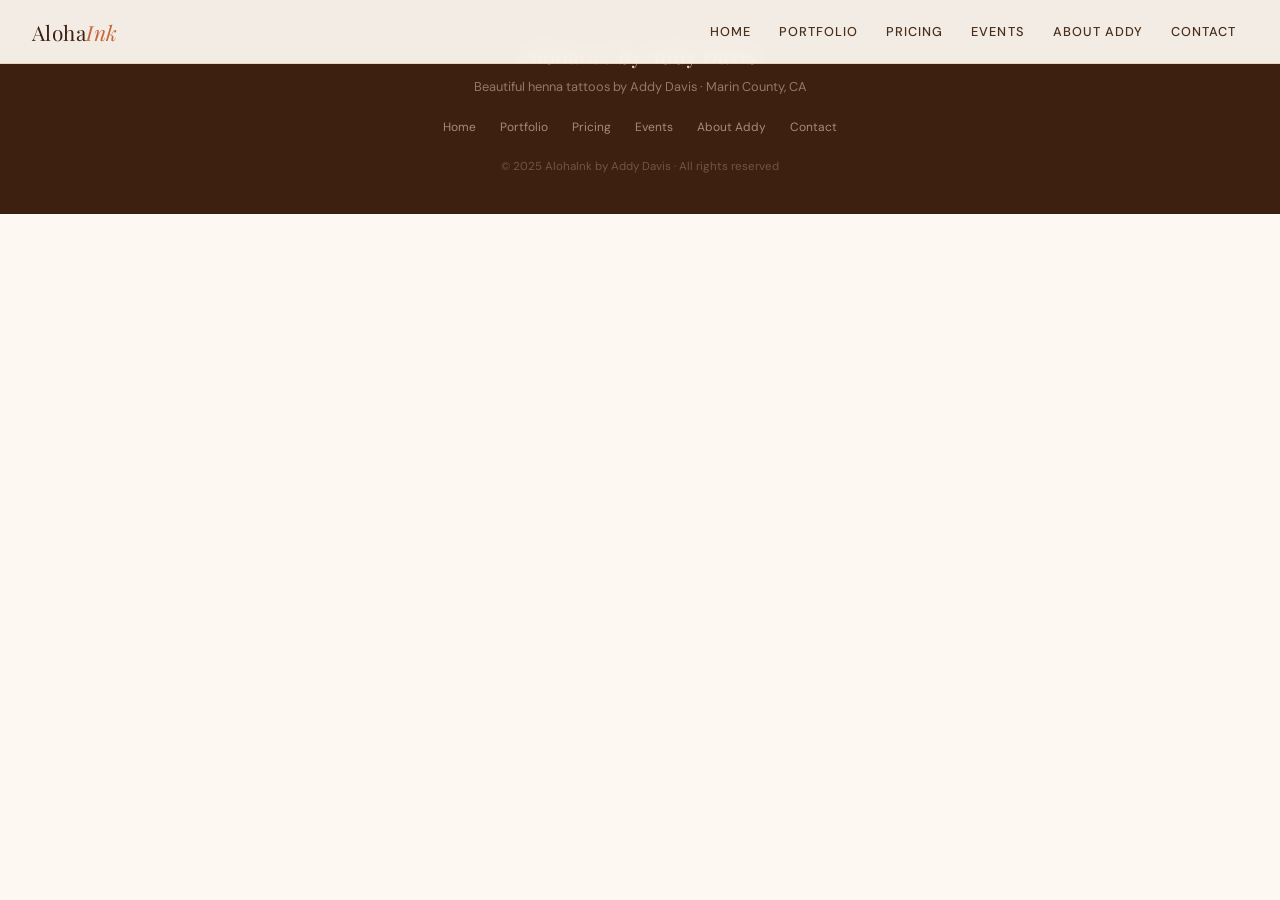
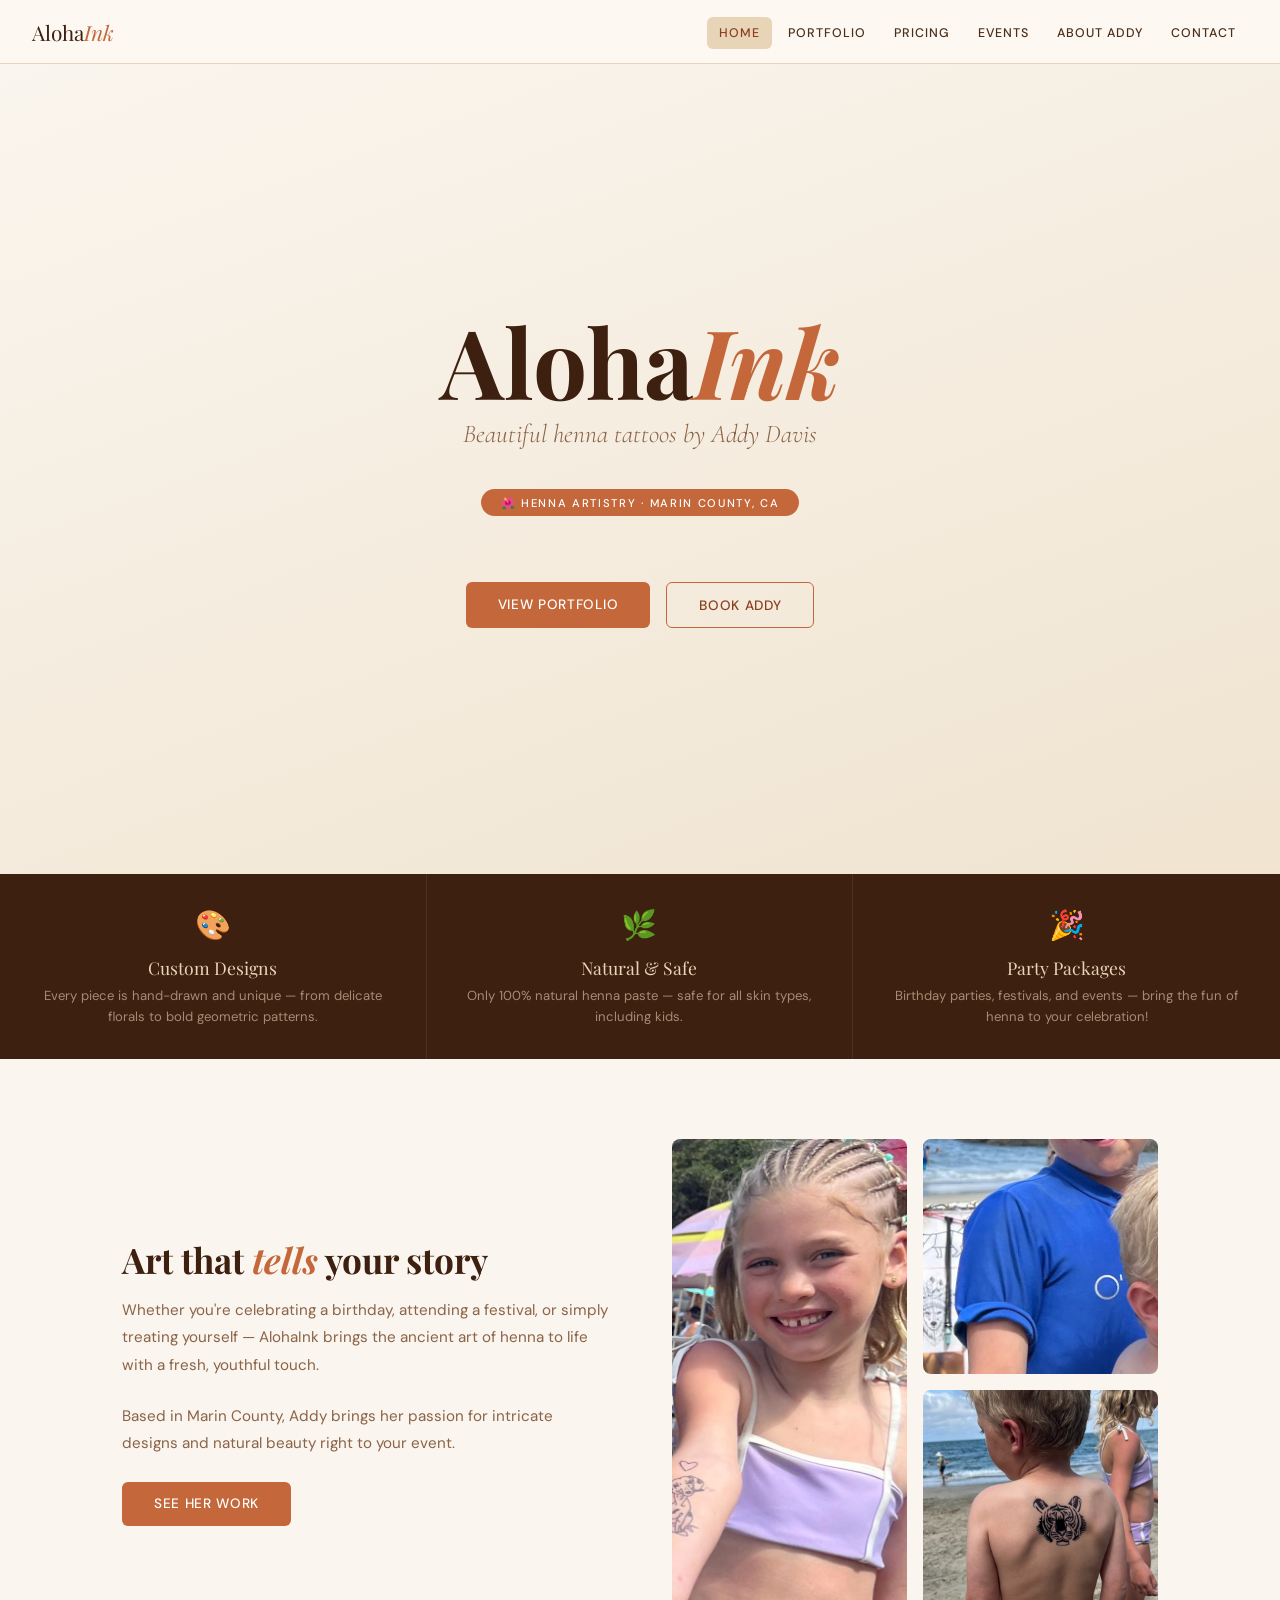
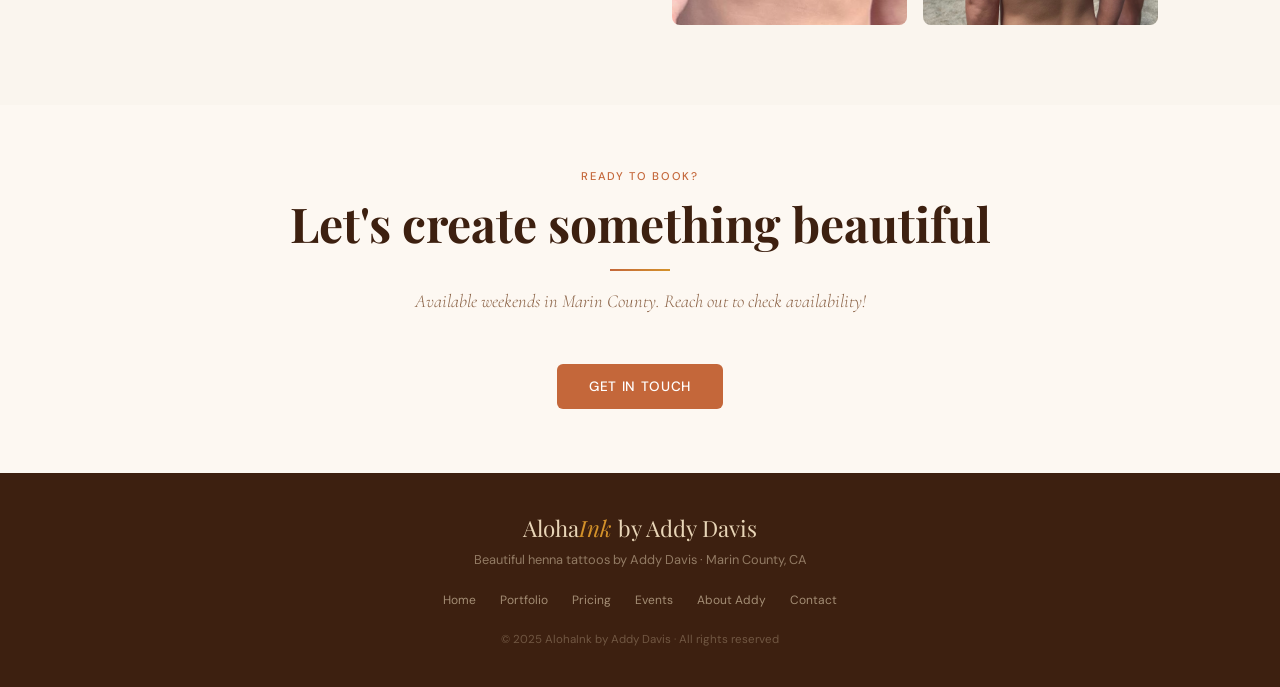
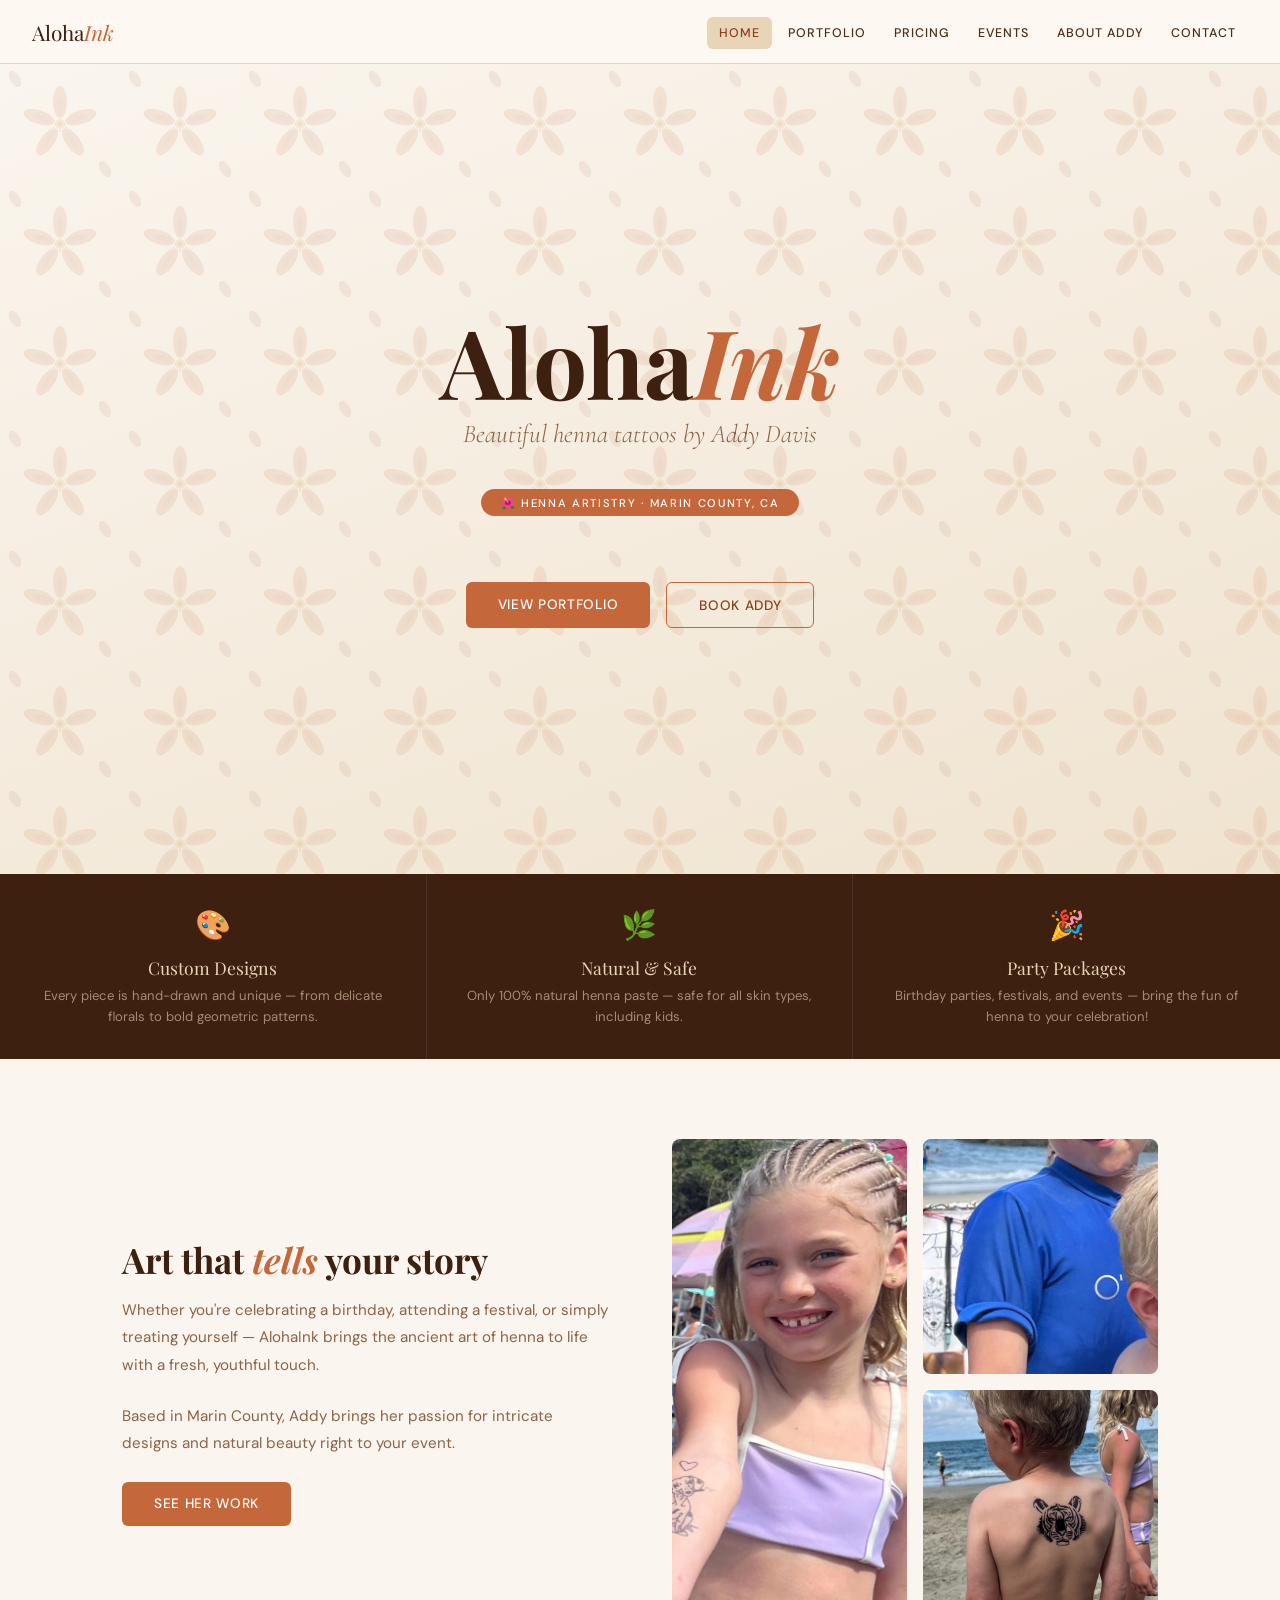
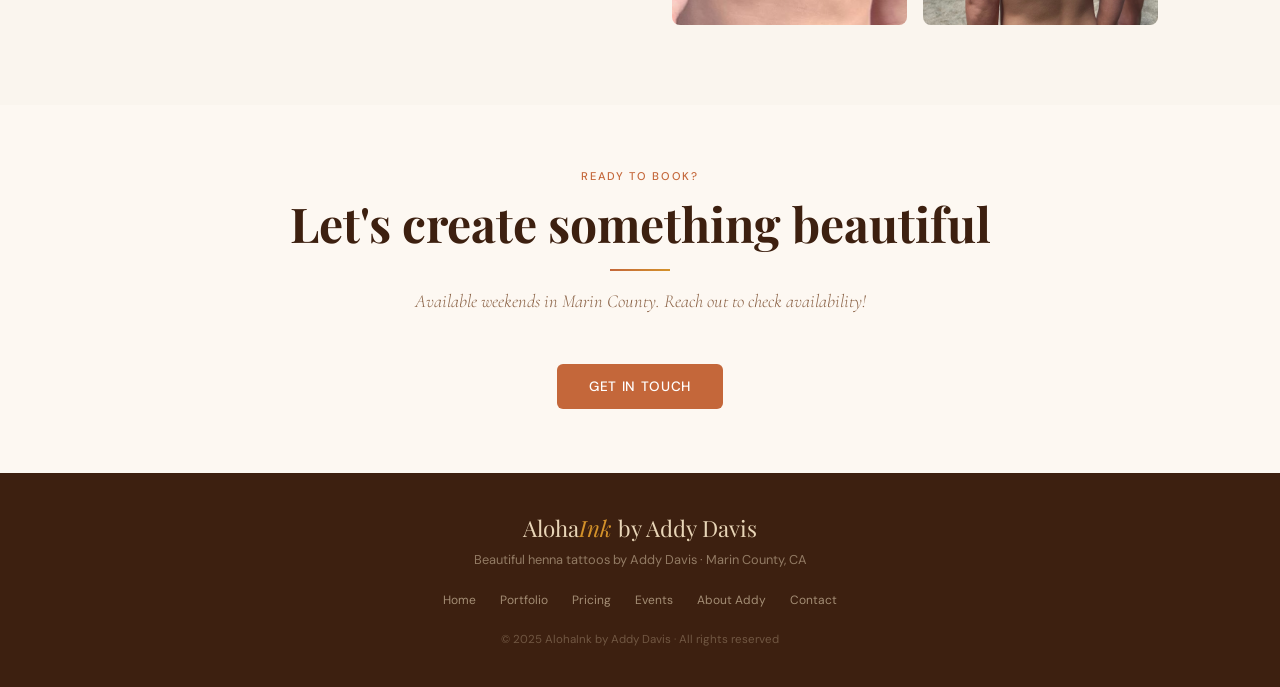
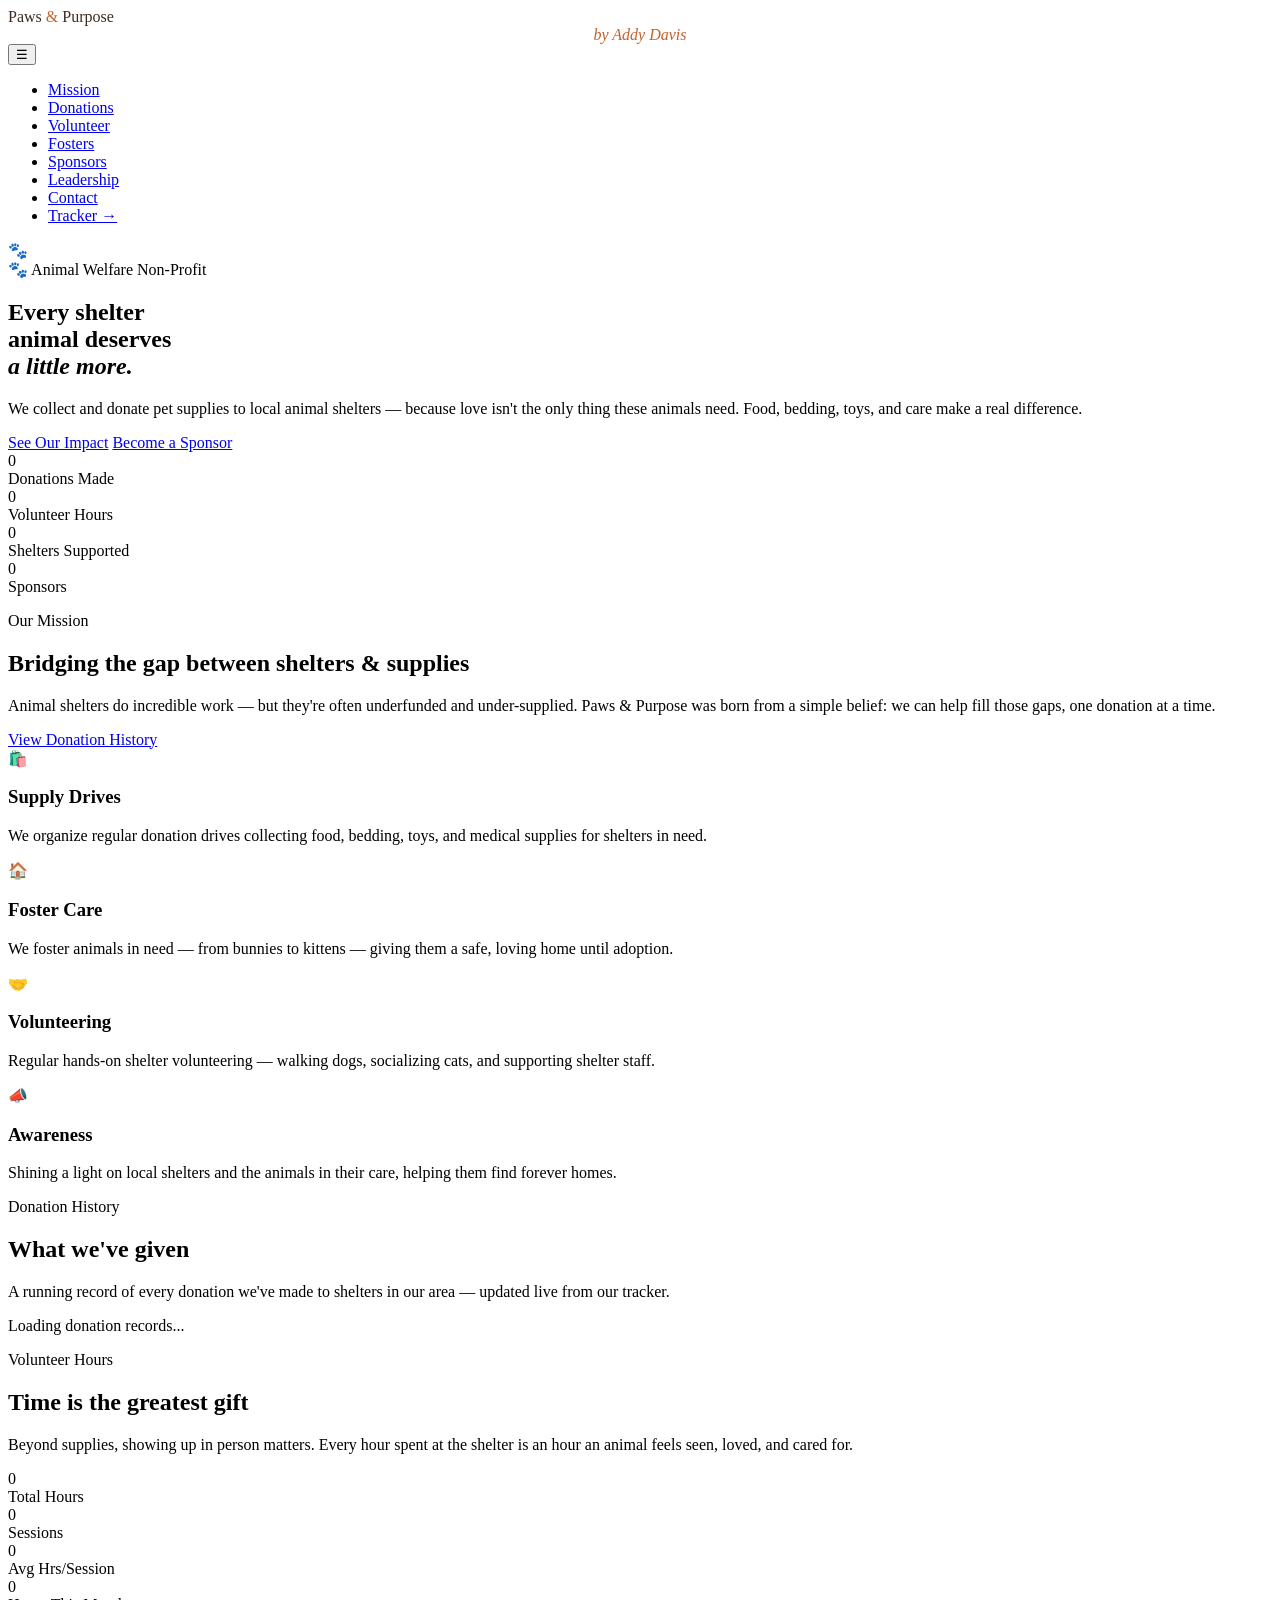
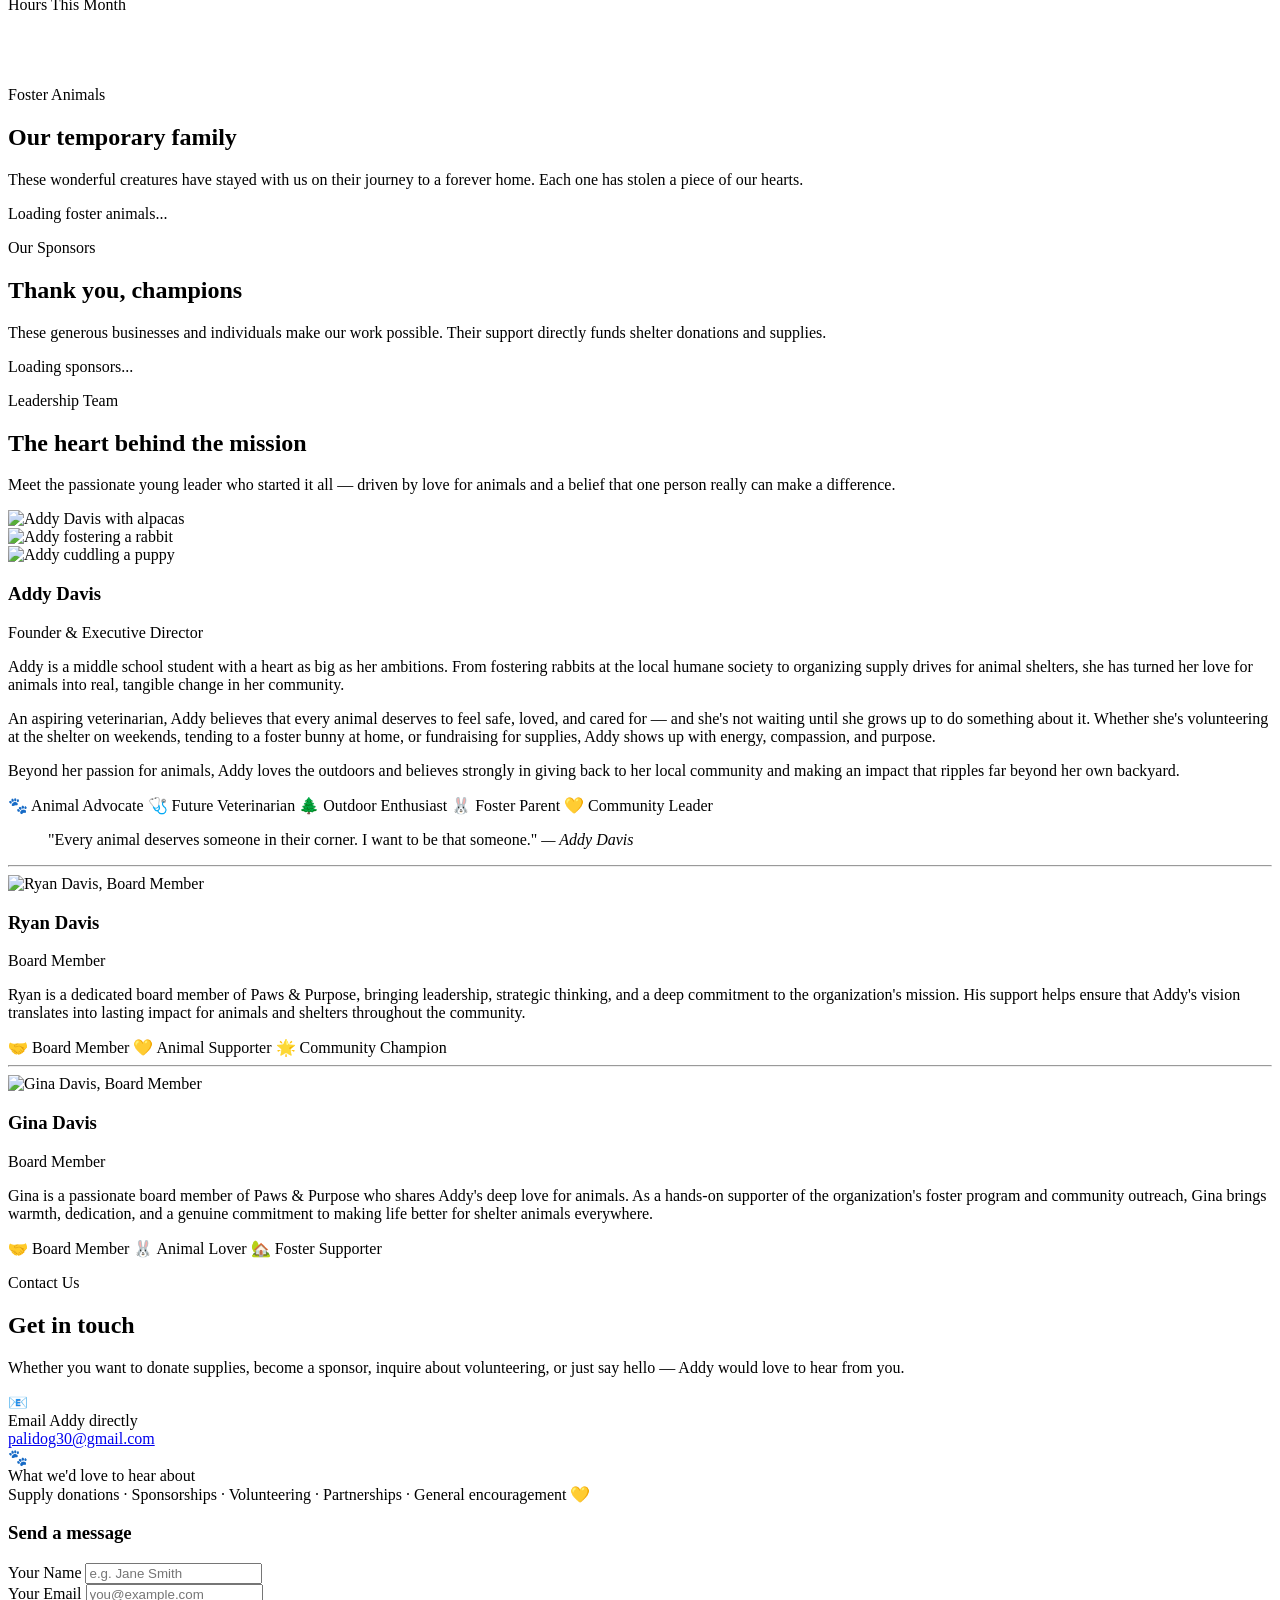
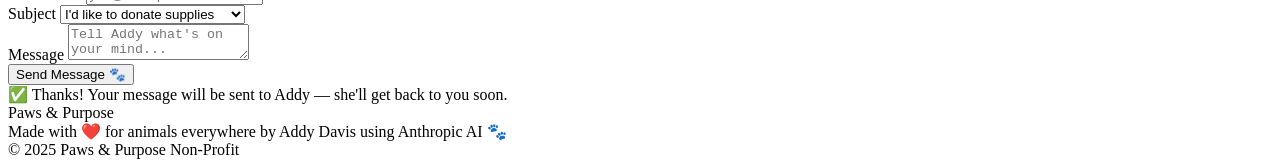
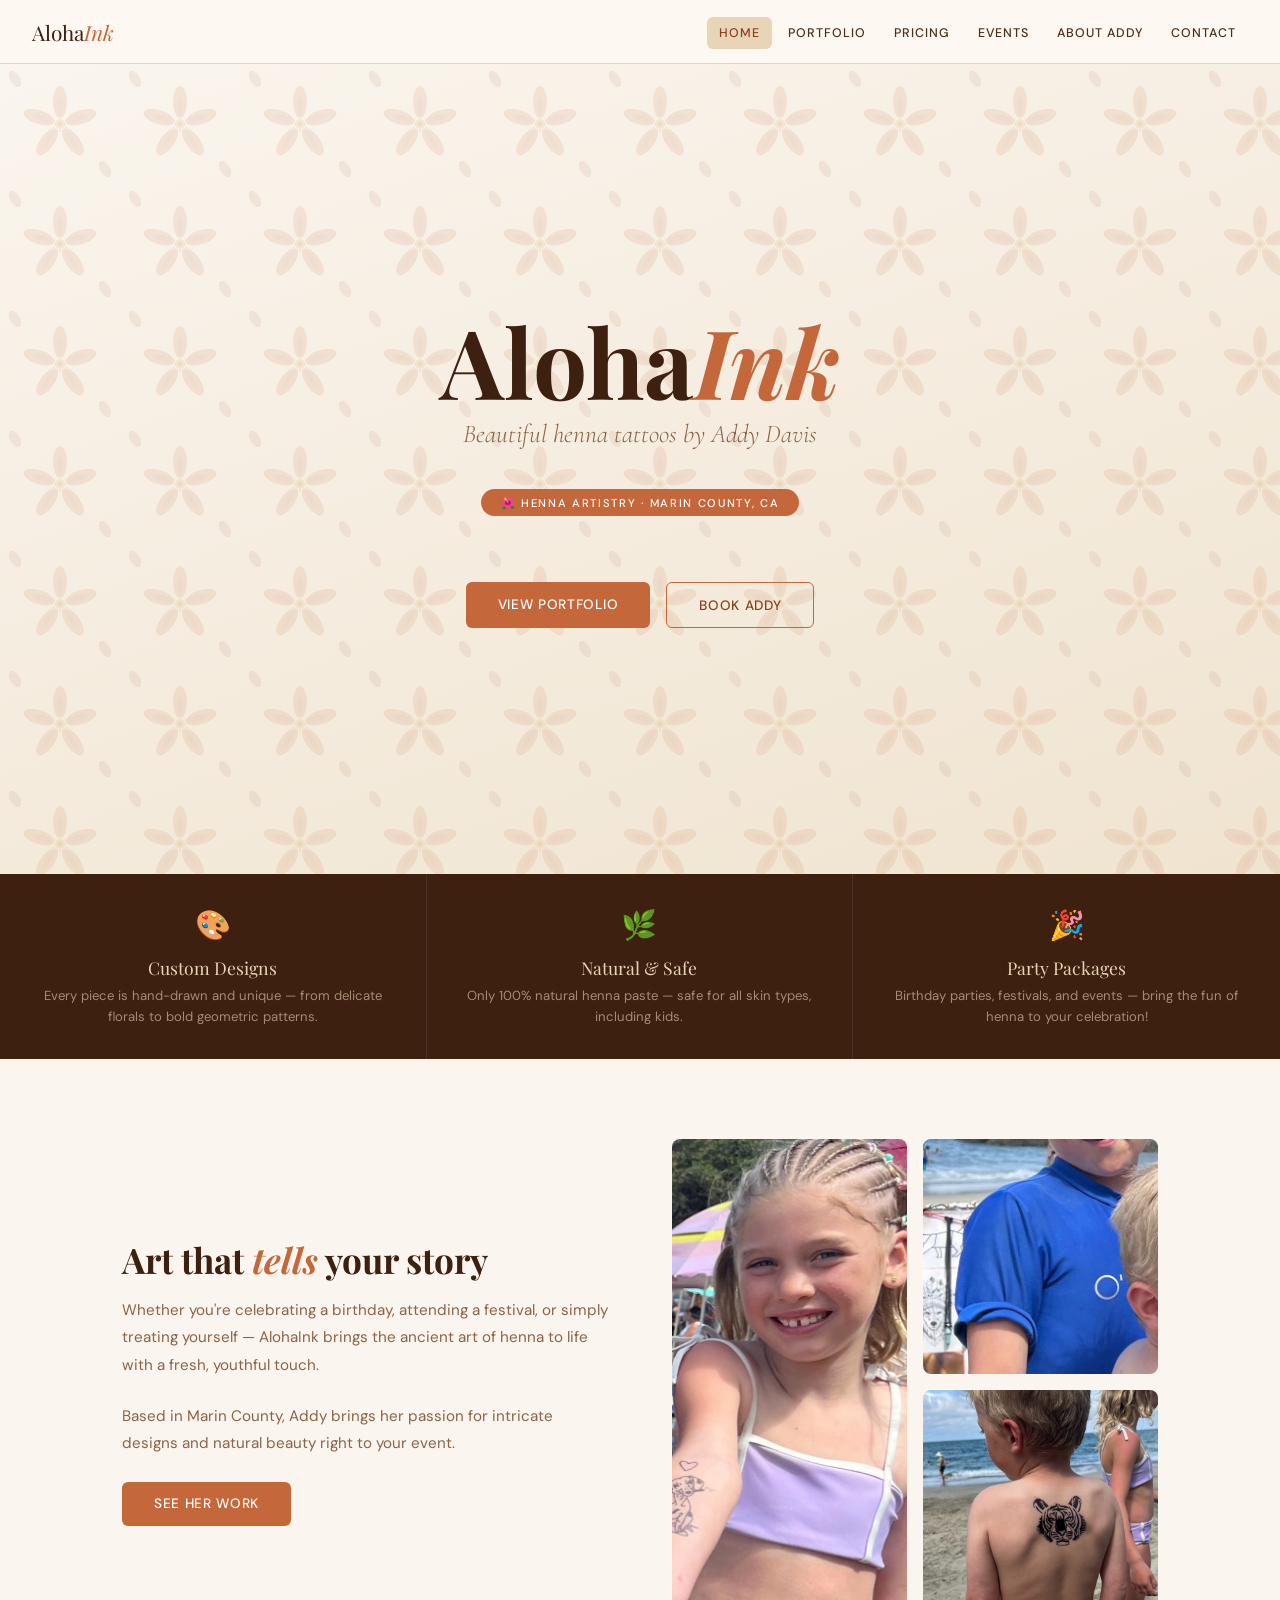
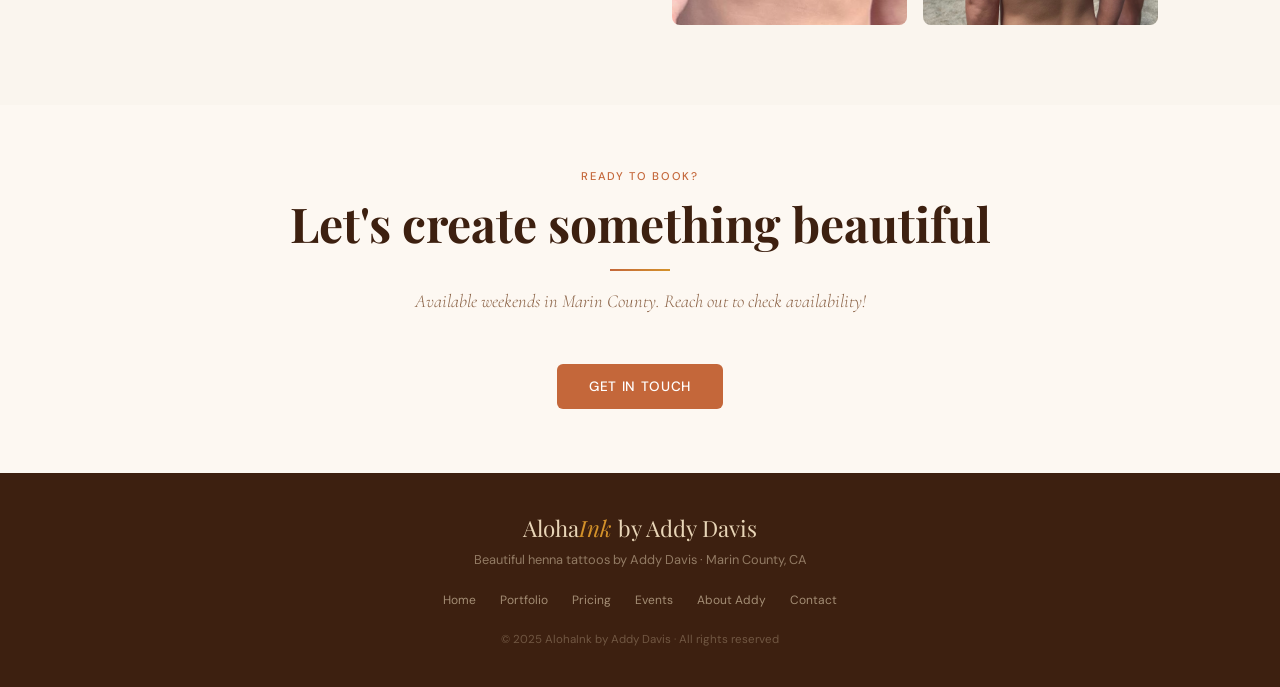
